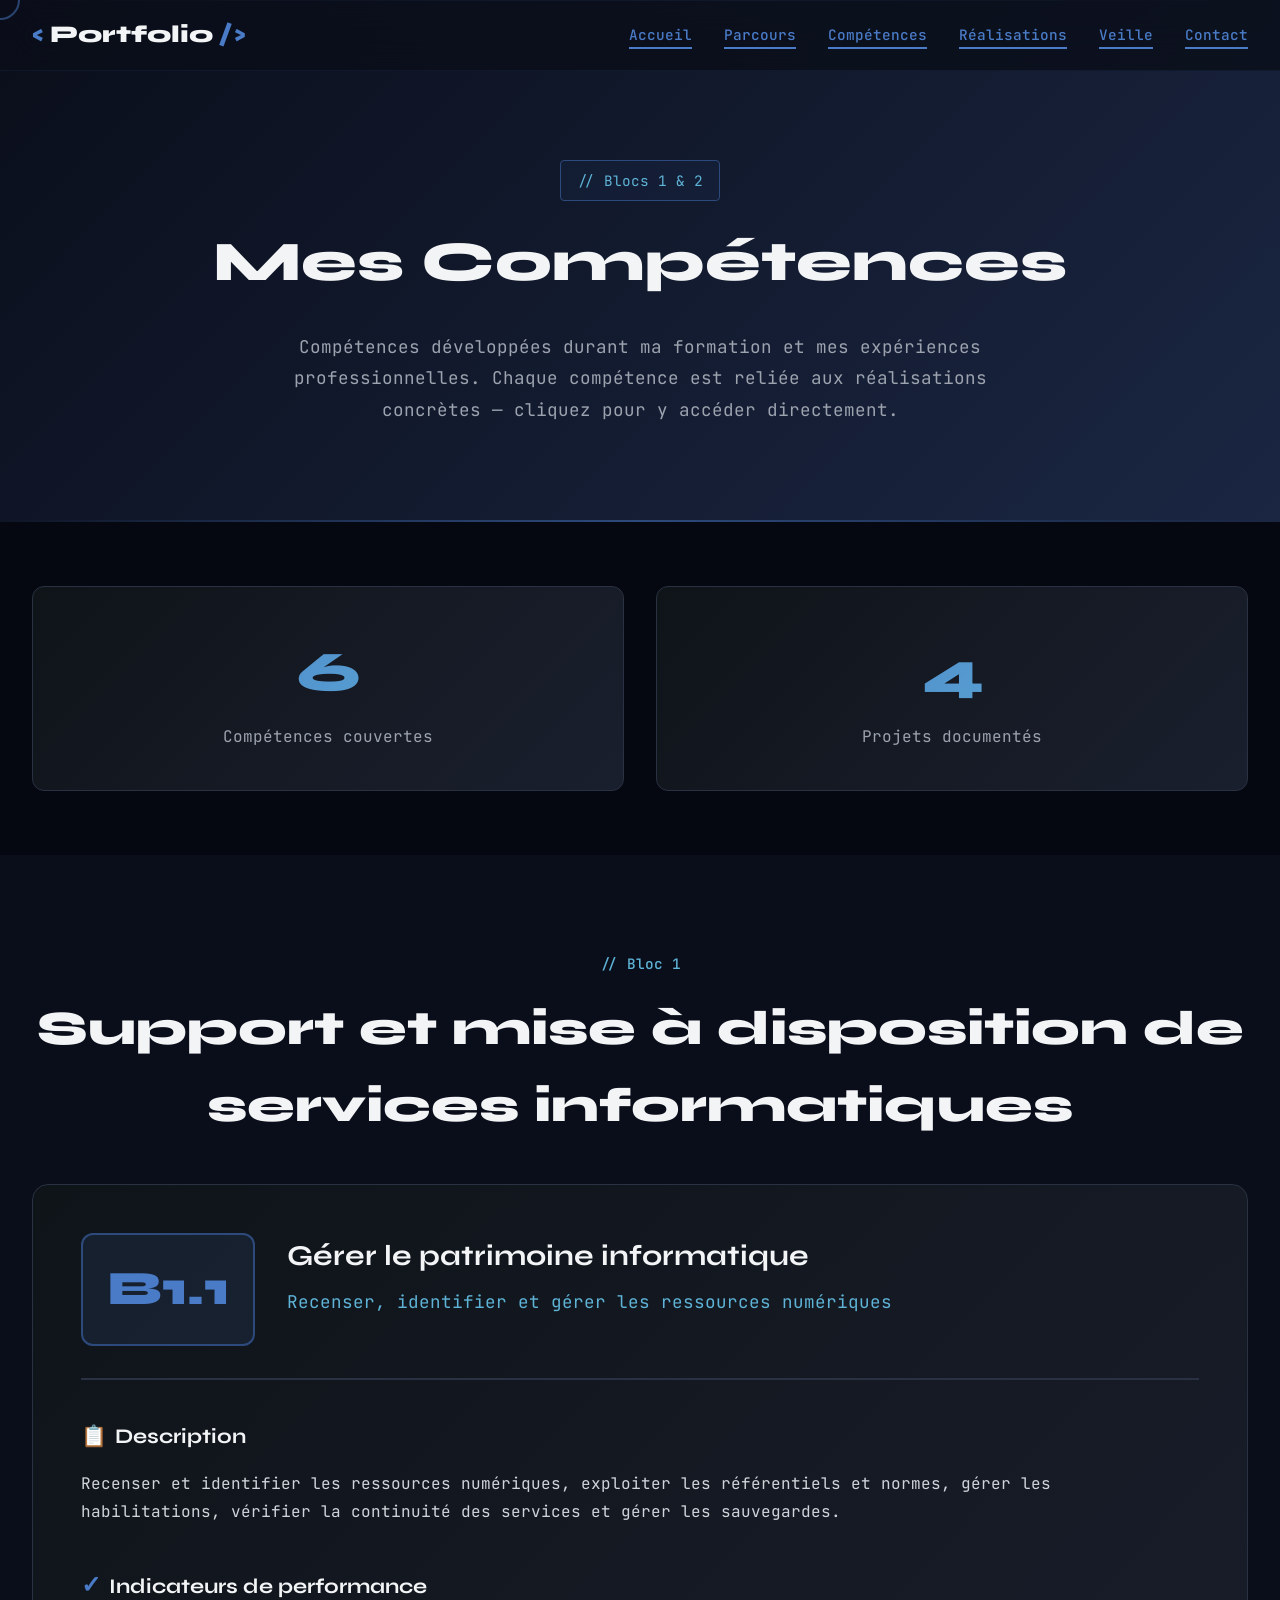
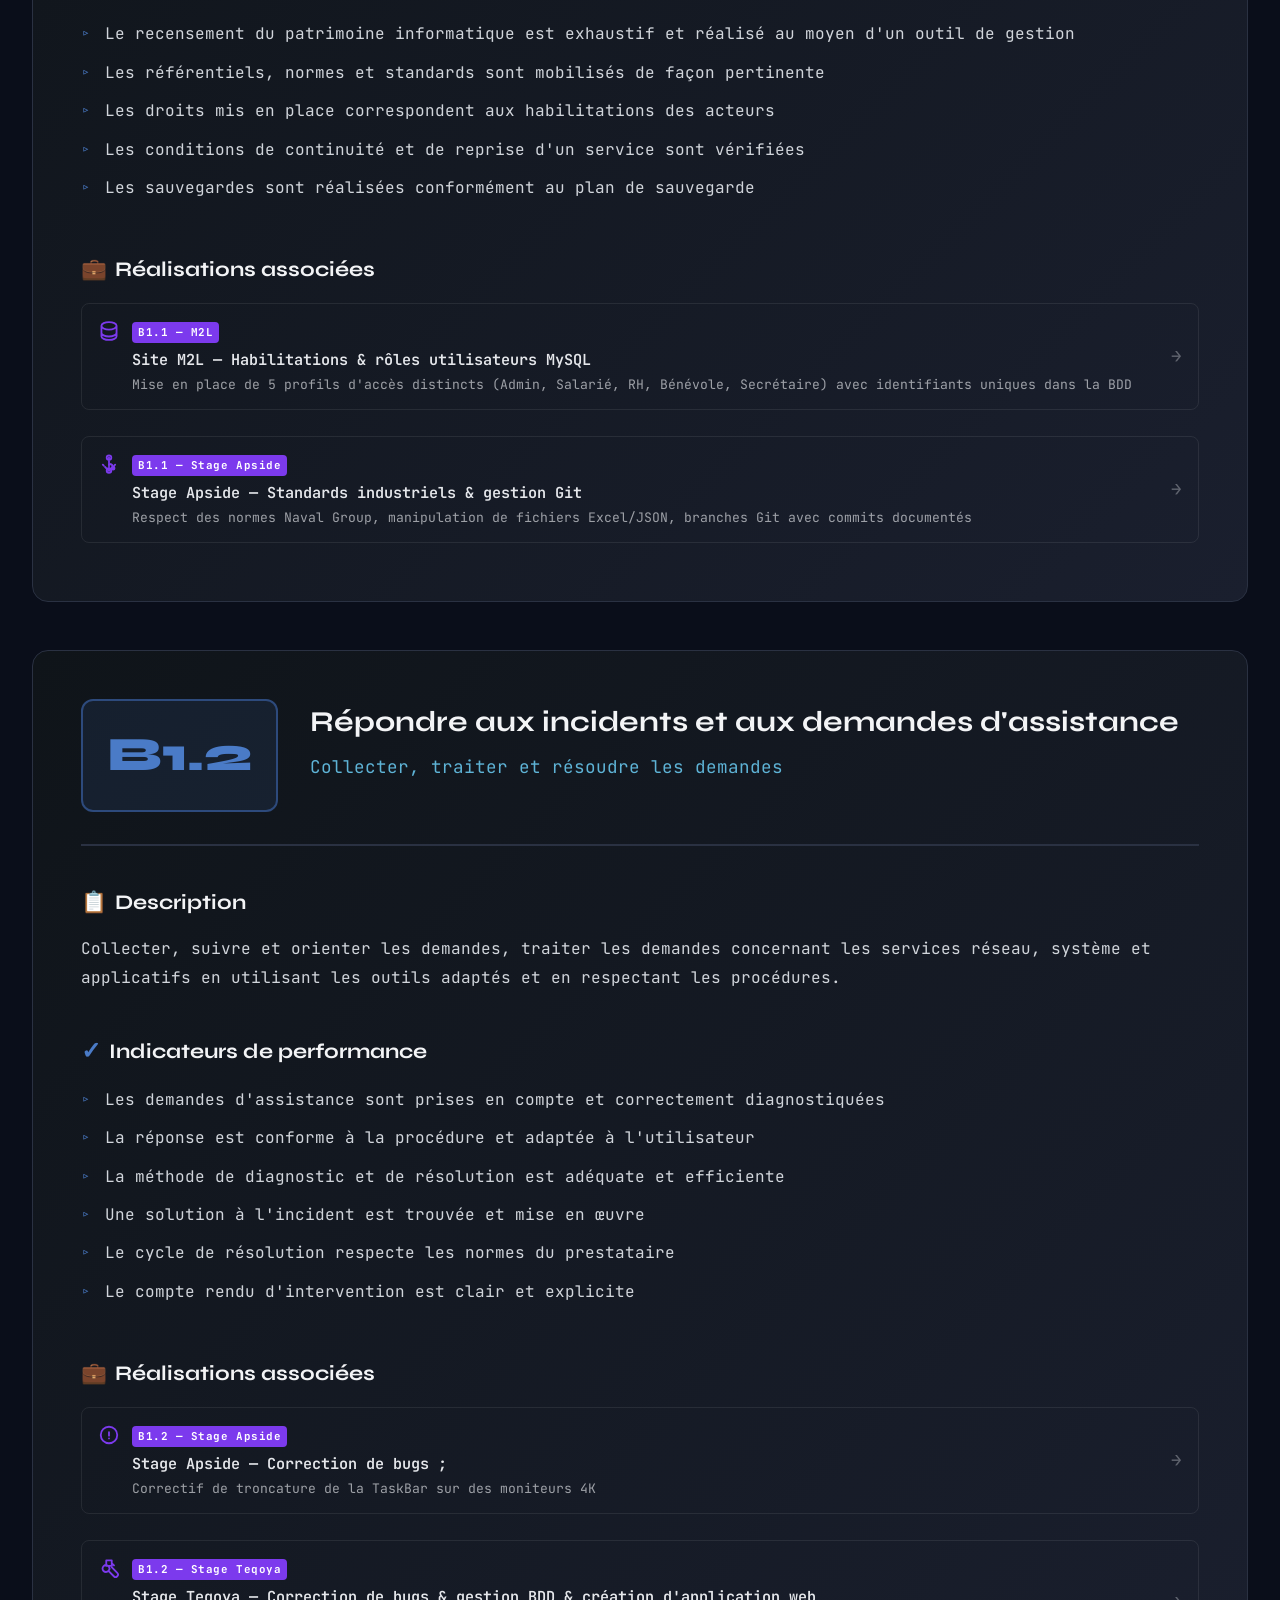
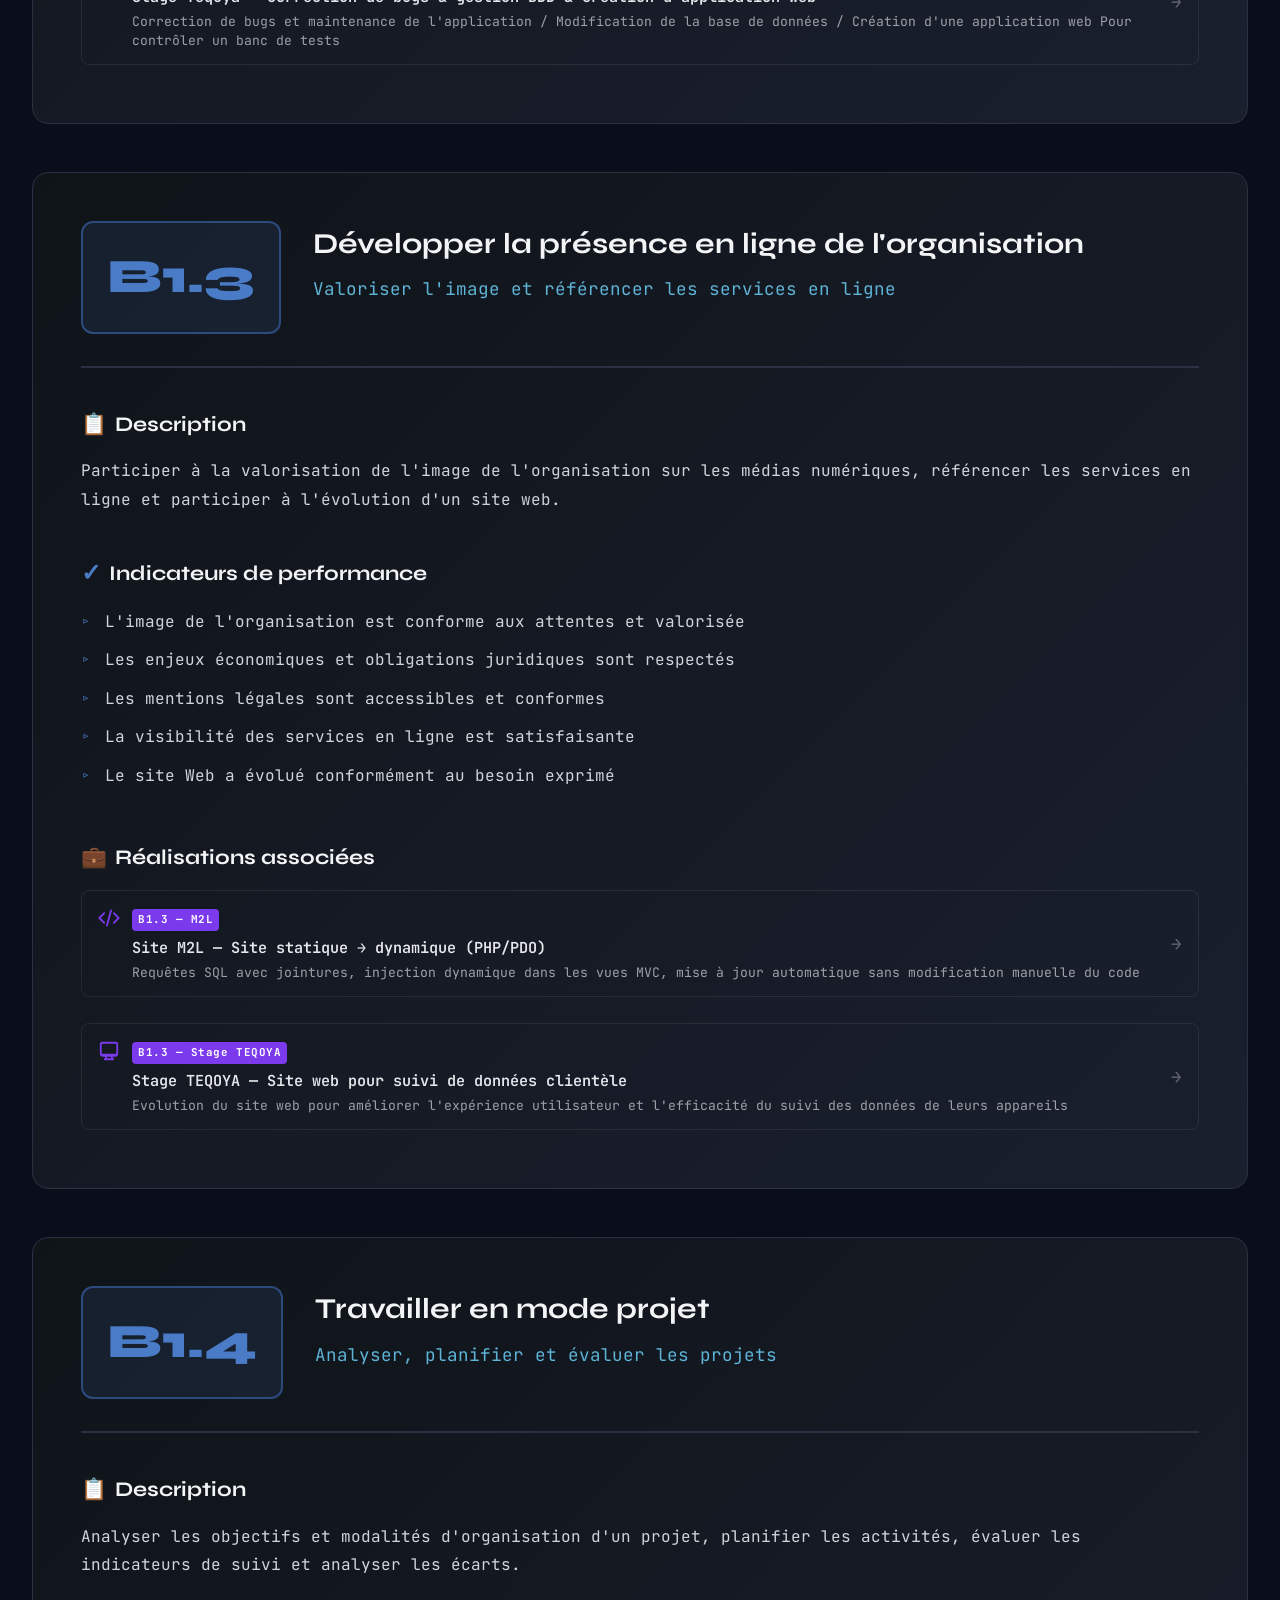
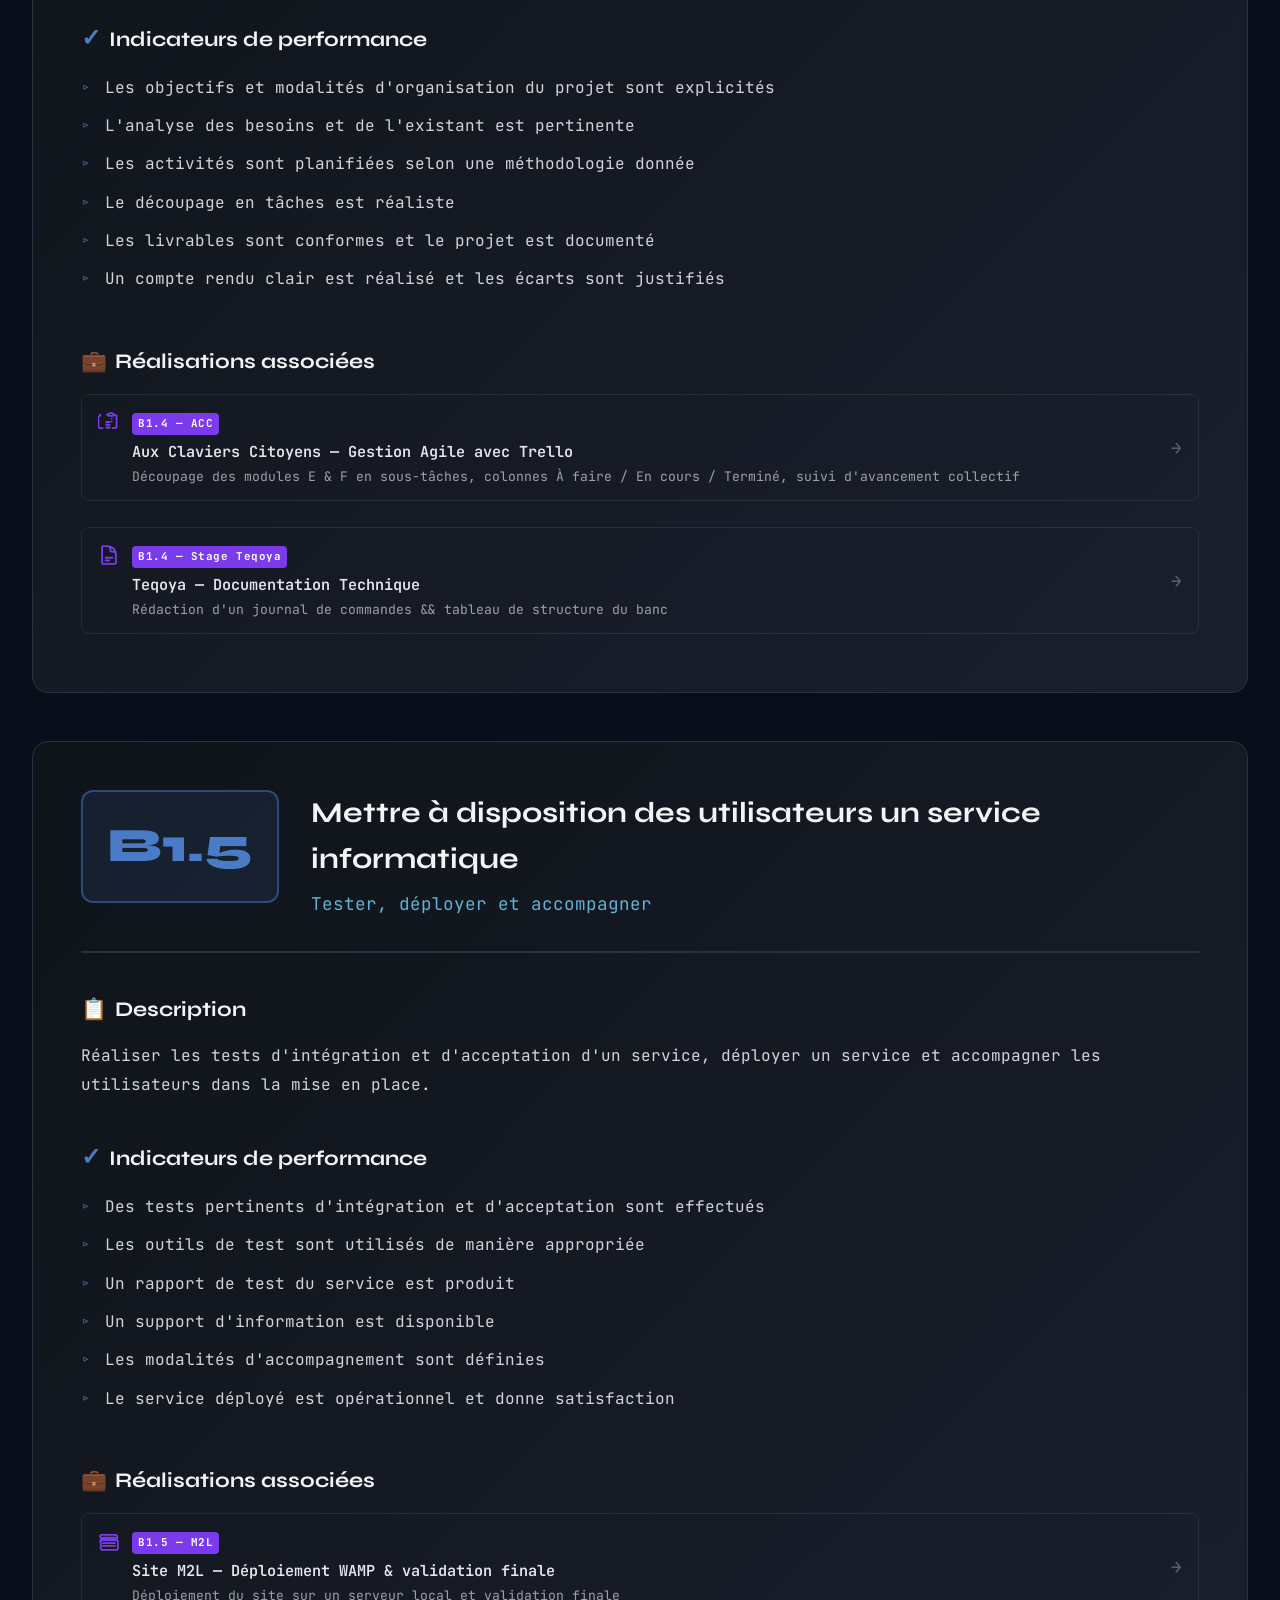
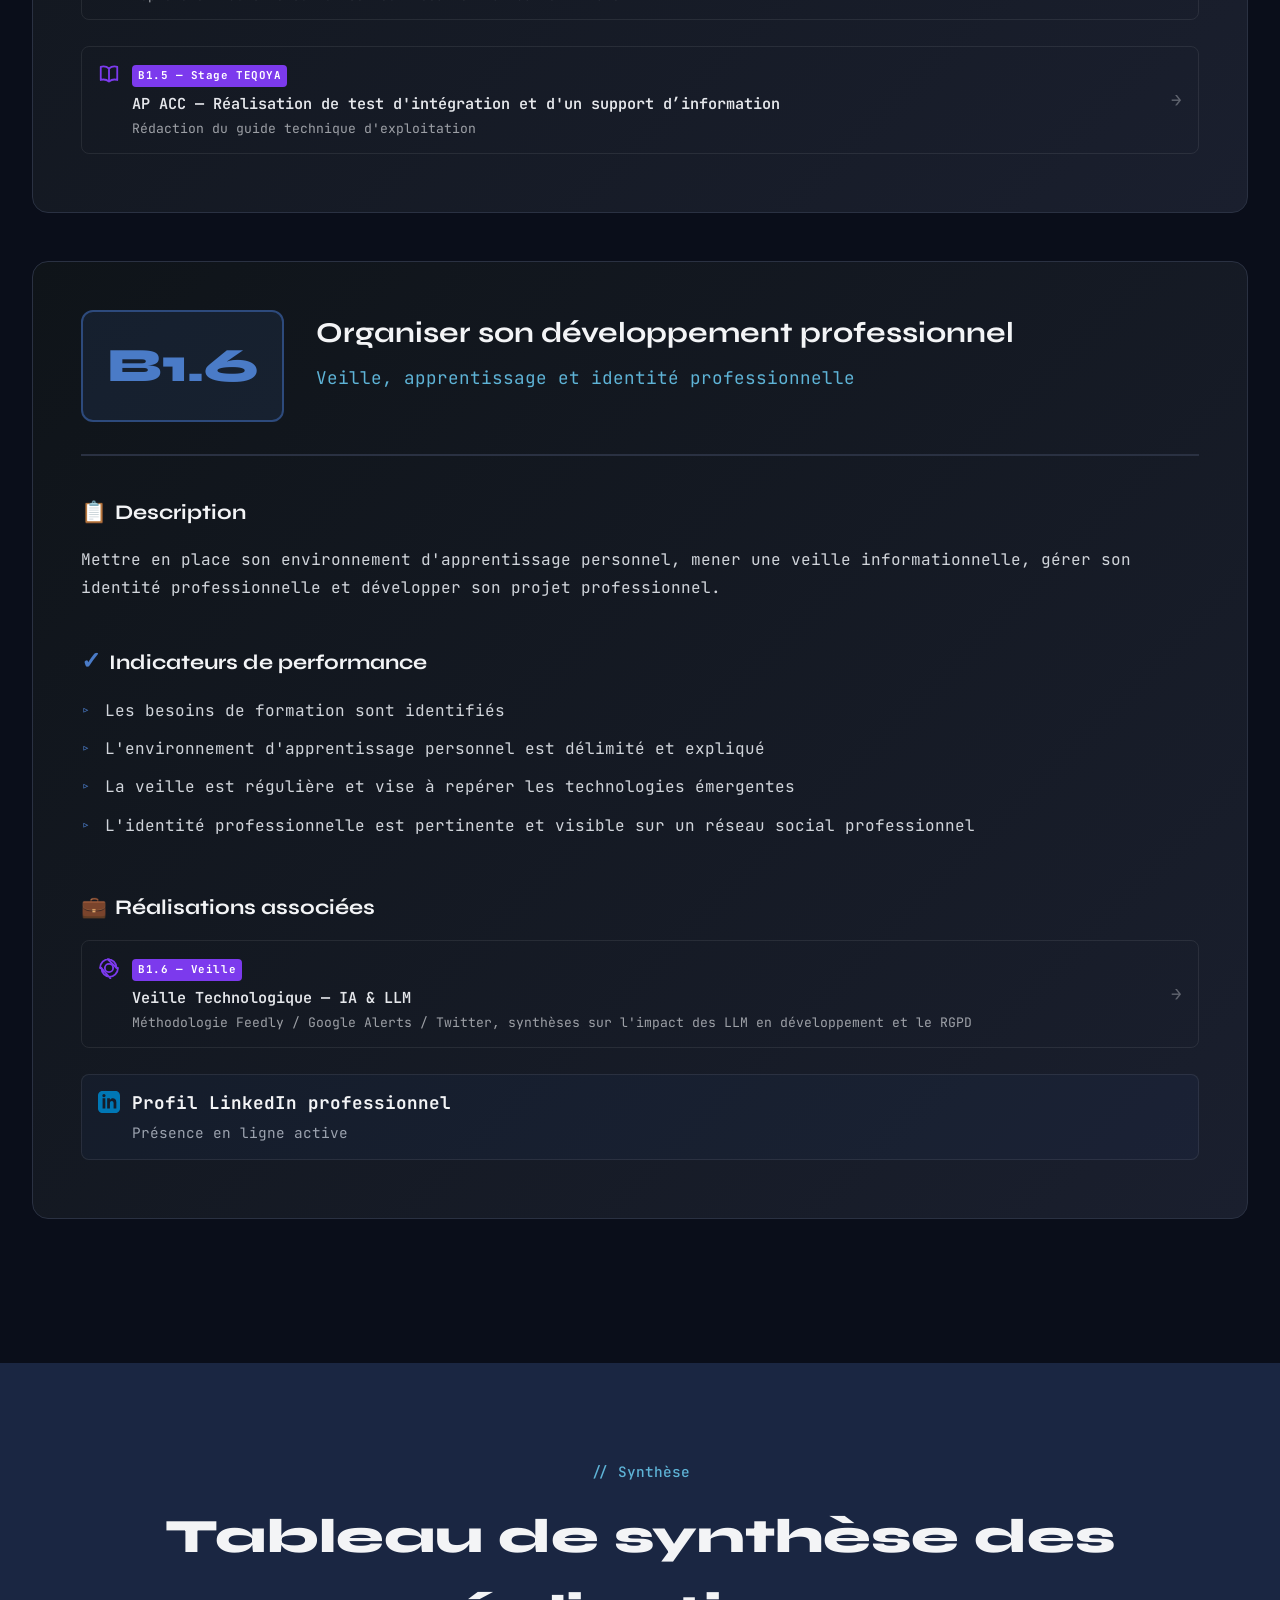
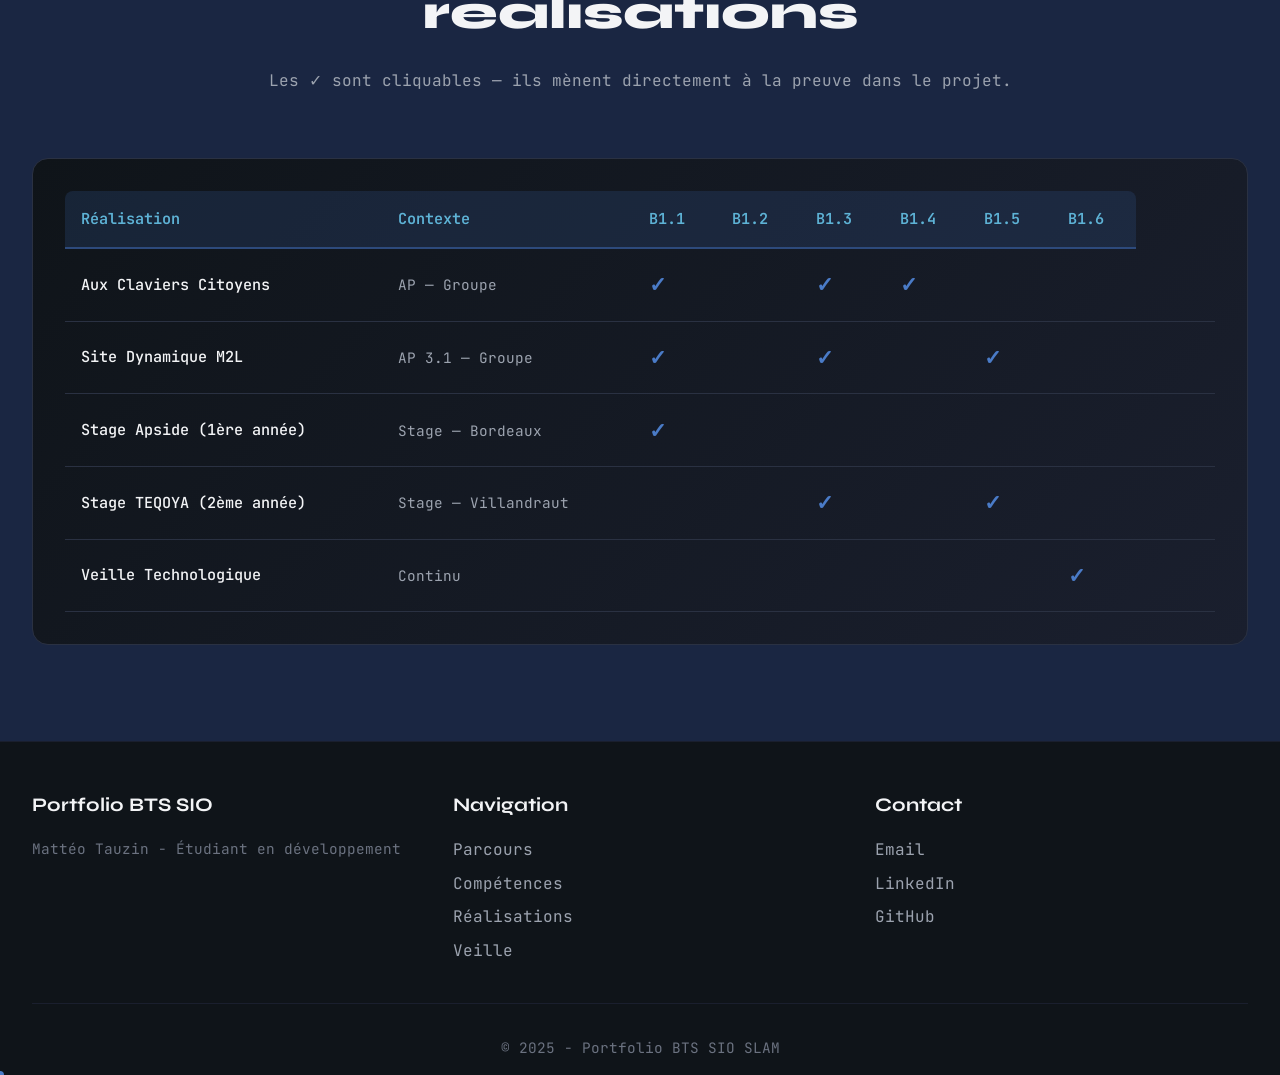
==== competences.html @ 2517acc7 "Final Portfolio" ====
<!DOCTYPE html>
<html lang="fr">
<head>
    <meta charset="UTF-8">
    <meta name="viewport" content="width=device-width, initial-scale=1.0">
    <meta name="description" content="Compétences du Bloc 1 &amp; 2 - BTS SIO SLAM">
    <title>Compétences - Portfolio BTS SIO</title>
    <link rel="stylesheet" href="css/styles.css">
    <link rel="preconnect" href="https://fonts.googleapis.com">
    <link rel="preconnect" href="https://fonts.gstatic.com" crossorigin>
    <link href="https://fonts.googleapis.com/css2?family=Syne:wght@400;600;700;800&family=JetBrains+Mono:wght@300;400;500&display=swap" rel="stylesheet">
    <style>
        .realisation-link {
            display: flex;
            align-items: flex-start;
            gap: 12px;
            padding: 14px 16px;
            border-radius: 8px;
            border: 1px solid rgba(255,255,255,0.08);
            text-decoration: none;
            color: inherit;
            transition: border-color 0.2s, background 0.2s, transform 0.15s;
            margin-bottom: 10px;
        }
        .realisation-link:hover {
            border-color: #7c3aed;
            background: rgba(124,58,237,0.07);
            transform: translateX(4px);
        }
        .realisation-link .realisation-icon {
            flex-shrink: 0;
            margin-top: 2px;
            width: 22px;
            height: 22px;
            color: #7c3aed; /* Utilise la couleur principale violette */
        }
        .realisation-link h4 {
            margin: 0 0 4px;
            font-size: 0.95rem;
            font-weight: 600;
        }
        .realisation-link p {
            margin: 0;
            font-size: 0.82rem;
            opacity: 0.65;
            line-height: 1.4;
        }
        .realisation-link .link-arrow {
            margin-left: auto;
            flex-shrink: 0;
            opacity: 0.35;
            transition: opacity 0.2s, transform 0.2s;
            align-self: center;
            font-size: 1.1rem;
        }
        .realisation-link:hover .link-arrow {
            opacity: 1;
            transform: translateX(3px);
        }
        .comp-badge-inline {
            display: inline-block;
            font-size: 0.68rem;
            font-weight: 700;
            padding: 2px 6px;
            border-radius: 4px;
            background: #7c3aed;
            color: #fff;
            margin-bottom: 5px;
            letter-spacing: 0.05em;
        }
        .synthese-table a { color: inherit; text-decoration: none; }
        .synthese-table a:hover { text-decoration: underline; }
        .synthese-table td a .check { pointer-events: none; }
        
        /* Style pour l'élément LinkedIn de type 'realisation-item' pour harmoniser */
        .realisation-item {
            display: flex;
            align-items: flex-start;
            gap: 12px;
            padding: 14px 16px;
            border-radius: 8px;
            border: 1px solid rgba(255,255,255,0.08);
            margin-bottom: 10px;
            transition: border-color 0.2s, background 0.2s;
        }
        .realisation-item:hover {
            border-color: #0077b5; /* Couleur de LinkedIn au survol */
            background: rgba(0, 119, 181, 0.07);
        }
        .realisation-item .realisation-icon {
            flex-shrink: 0;
            margin-top: 2px;
            width: 22px;
            height: 22px;
        }
    </style>
</head>
<body>

    <nav class="navbar">
        <div class="nav-container">
            <div class="logo">
                <span class="logo-bracket">&lt;</span>
                <span class="logo-text">Portfolio</span>
                <span class="logo-bracket">/&gt;</span>
            </div>
            <ul class="nav-menu">
                <li><a href="index.html" class="nav-link">Accueil</a></li>
                <li><a href="parcours.html" class="nav-link">Parcours</a></li>
                <li><a href="competences.html" class="nav-link active">Compétences</a></li>
                <li><a href="realisations.html" class="nav-link">Réalisations</a></li>
                <li><a href="veille.html" class="nav-link">Veille</a></li>
                <li><a href="contact.html" class="nav-link">Contact</a></li>
            </ul>
            <div class="nav-toggle"><span></span><span></span><span></span></div>
        </div>
    </nav>

    <section class="page-header">
        <div class="container">
            <div class="page-header-content">
                <span class="page-tag">// Blocs 1 &amp; 2</span>
                <h1 class="page-title">Mes Compétences</h1>
                <p class="page-description">
                    Compétences développées durant ma formation et mes expériences professionnelles.
                    Chaque compétence est reliée aux réalisations concrètes — cliquez pour y accéder directement.
                </p>
            </div>
        </div>
        <div class="header-decoration"></div>
    </section>

    <section class="competences-overview">
        <div class="container">
            <div class="overview-grid">
                <div class="overview-card"><div class="overview-number">6</div><p>Compétences couvertes</p></div>
                <div class="overview-card"><div class="overview-number">4</div><p>Projets documentés</p></div>
            </div>
        </div>
    </section>

    <section class="competences-details">
        <div class="container">

            <div class="section-header" style="margin-bottom:40px">
                <span class="section-tag">// Bloc 1</span>
                <h2 class="section-title">Support et mise à disposition de services informatiques</h2>
            </div>

            <div class="competence-detail" id="b11">
                <div class="competence-detail-header">
                    <div class="competence-number">B1.1</div>
                    <div class="competence-title-block">
                        <h2>Gérer le patrimoine informatique</h2>
                        <p class="competence-subtitle">Recenser, identifier et gérer les ressources numériques</p>
                    </div>
                </div>
                <div class="competence-content">
                    <div class="competence-description">
                        <h3>Description</h3>
                        <p>Recenser et identifier les ressources numériques, exploiter les référentiels et normes, gérer les habilitations, vérifier la continuité des services et gérer les sauvegardes.</p>
                    </div>
                    <div class="competence-indicators">
                        <h3>Indicateurs de performance</h3>
                        <ul>
                            <li>Le recensement du patrimoine informatique est exhaustif et réalisé au moyen d'un outil de gestion</li>
                            <li>Les référentiels, normes et standards sont mobilisés de façon pertinente</li>
                            <li>Les droits mis en place correspondent aux habilitations des acteurs</li>
                            <li>Les conditions de continuité et de reprise d'un service sont vérifiées</li>
                            <li>Les sauvegardes sont réalisées conformément au plan de sauvegarde</li>
                        </ul>
                    </div>
                    <div class="competence-realisations">
                        <h3>Réalisations associées</h3>
                        <div class="realisations-list">

                            <a href="projets/projet-m2l.html#comp-B11" class="realisation-link">
                                <svg class="realisation-icon" xmlns="http://www.w3.org/2000/svg" fill="none" viewBox="0 0 24 24" stroke-width="2" stroke="currentColor">
                                    <path stroke-linecap="round" stroke-linejoin="round" d="M20.25 6.375c0 2.278-3.694 4.125-8.25 4.125S3.75 8.653 3.75 6.375m16.5 0c0-2.278-3.694-4.125-8.25-4.125S3.75 4.097 3.75 6.375m16.5 0v11.25c0 2.278-3.694 4.125-8.25 4.125s-8.25-1.847-8.25-4.125V6.375m16.5 0v3.75m-16.5-3.75v3.75m16.5 0v3.75C20.25 16.153 16.556 18 12 18s-8.25-1.847-8.25-4.125v-3.75m16.5 0v3.75" />
                                </svg>
                                <div>
                                    <span class="comp-badge-inline">B1.1 — M2L</span>
                                    <h4>Site M2L — Habilitations &amp; rôles utilisateurs MySQL</h4>
                                    <p>Mise en place de 5 profils d'accès distincts (Admin, Salarié, RH, Bénévole, Secrétaire) avec identifiants uniques dans la BDD</p>
                                </div>
                                <span class="link-arrow">→</span>
                            </a>

                            <a href="projets/projet-stage1.html#comp-B11" class="realisation-link">
                                <svg class="realisation-icon" xmlns="http://www.w3.org/2000/svg" fill="none" viewBox="0 0 24 24" stroke-width="2" stroke="currentColor">
                                    <path stroke-linecap="round" stroke-linejoin="round" d="M12 4.5v15m0 0l6.75-6.75M12 19.5l-6.75-6.75" stroke-dasharray="2 2" />
                                    <circle cx="12" cy="5" r="2.5" fill="none" stroke="currentColor" stroke-width="2"/>
                                    <circle cx="12" cy="19" r="2.5" fill="none" stroke="currentColor" stroke-width="2"/>
                                    <path stroke-linecap="round" stroke-linejoin="round" d="M12 12c3 0 4.5 1.5 4.5 4.5" />
                                    <circle cx="16.5" cy="16.5" r="1.5" fill="currentColor"/>
                                </svg>
                                <div>
                                    <span class="comp-badge-inline">B1.1 — Stage Apside</span>
                                    <h4>Stage Apside — Standards industriels &amp; gestion Git</h4>
                                    <p>Respect des normes Naval Group, manipulation de fichiers Excel/JSON, branches Git avec commits documentés</p>
                                </div>
                                <span class="link-arrow">→</span>
                            </a>

                        </div>
                    </div>
                </div>
            </div>

            <div class="competence-detail" id="b12">
                <div class="competence-detail-header">
                    <div class="competence-number">B1.2</div>
                    <div class="competence-title-block">
                        <h2>Répondre aux incidents et aux demandes d'assistance</h2>
                        <p class="competence-subtitle">Collecter, traiter et résoudre les demandes</p>
                    </div>
                </div>
                <div class="competence-content">
                    <div class="competence-description">
                        <h3>Description</h3>
                        <p>Collecter, suivre et orienter les demandes, traiter les demandes concernant les services réseau, système et applicatifs en utilisant les outils adaptés et en respectant les procédures.</p>
                    </div>
                    <div class="competence-indicators">
                        <h3>Indicateurs de performance</h3>
                        <ul>
                            <li>Les demandes d'assistance sont prises en compte et correctement diagnostiquées</li>
                            <li>La réponse est conforme à la procédure et adaptée à l'utilisateur</li>
                            <li>La méthode de diagnostic et de résolution est adéquate et efficiente</li>
                            <li>Une solution à l'incident est trouvée et mise en œuvre</li>
                            <li>Le cycle de résolution respecte les normes du prestataire</li>
                            <li>Le compte rendu d'intervention est clair et explicite</li>
                        </ul>
                    </div>
                    <div class="competence-realisations">
                        <h3>Réalisations associées</h3>
                        <div class="realisations-list">
                            <a href="projets/projet-stage1.html" class="realisation-link">
                                <svg class="realisation-icon" xmlns="http://www.w3.org/2000/svg" fill="none" viewBox="0 0 24 24" stroke-width="2" stroke="currentColor">
                                    <path stroke-linecap="round" stroke-linejoin="round" d="M12 9v3.75m9-.75a9 9 0 11-18 0 9 9 0 0118 0zm-9 3.75h.008v.008H12v-.008z" />
                                </svg>
                                <div>
                                    <span class="comp-badge-inline">B1.2 — Stage Apside</span>
                                    <h4>Stage Apside — Correction de bugs ; </h4>
                                    <p>Correctif de troncature de la TaskBar sur des moniteurs 4K</p>
                                </div>
                                <span class="link-arrow">→</span>
                            </a>

                            <a href="projets/projet-stage2.html" class="realisation-link">
                                <svg class="realisation-icon" xmlns="http://www.w3.org/2000/svg" fill="none" viewBox="0 0 24 24" stroke-width="2" stroke="currentColor">
                                    <path stroke-linecap="round" stroke-linejoin="round" d="M11.42 15.17L17.25 21A2.65 2.65 0 0021 17.25l-5.83-5.83m-3.75 3.75a3.75 3.75 0 11-5.3-5.3 3.75 3.75 0 015.3 5.3zm6-6l-2.25-2.25M15 3.75H9v6h6v-6z" />
                                </svg>
                                <div>
                                    <span class="comp-badge-inline">B1.2 — Stage Teqoya</span>
                                    <h4>Stage Teqoya — Correction de bugs &amp; gestion BDD &amp; création d'application web</h4>
                                    <p>Correction de bugs et maintenance de l'application / Modification de la base de données / Création d'une application web Pour contrôler un banc de tests</p>
                                </div>
                                <span class="link-arrow">→</span>
                            </a>
                        </div>
                    </div>
                </div>
            </div>

            <div class="competence-detail" id="b13">
                <div class="competence-detail-header">
                    <div class="competence-number">B1.3</div>
                    <div class="competence-title-block">
                        <h2>Développer la présence en ligne de l'organisation</h2>
                        <p class="competence-subtitle">Valoriser l'image et référencer les services en ligne</p>
                    </div>
                </div>
                <div class="competence-content">
                    <div class="competence-description">
                        <h3>Description</h3>
                        <p>Participer à la valorisation de l'image de l'organisation sur les médias numériques, référencer les services en ligne et participer à l'évolution d'un site web.</p>
                    </div>
                    <div class="competence-indicators">
                        <h3>Indicateurs de performance</h3>
                        <ul>
                            <li>L'image de l'organisation est conforme aux attentes et valorisée</li>
                            <li>Les enjeux économiques et obligations juridiques sont respectés</li>
                            <li>Les mentions légales sont accessibles et conformes</li>
                            <li>La visibilité des services en ligne est satisfaisante</li>
                            <li>Le site Web a évolué conformément au besoin exprimé</li>
                        </ul>
                    </div>
                    <div class="competence-realisations">
                        <h3>Réalisations associées</h3>
                        <div class="realisations-list">


                            <a href="projets/projet-m2l.html#comp-B13" class="realisation-link">
                                <svg class="realisation-icon" xmlns="http://www.w3.org/2000/svg" fill="none" viewBox="0 0 24 24" stroke-width="2" stroke="currentColor">
                                    <path stroke-linecap="round" stroke-linejoin="round" d="M17.25 6.75L22.5 12l-5.25 5.25m-10.5 0L1.5 12l5.25-5.25m7.5-3l-4.5 16.5" />
                                </svg>
                                <div>
                                    <span class="comp-badge-inline">B1.3 — M2L</span>
                                    <h4>Site M2L — Site statique → dynamique (PHP/PDO)</h4>
                                    <p>Requêtes SQL avec jointures, injection dynamique dans les vues MVC, mise à jour automatique sans modification manuelle du code</p>
                                </div>
                                <span class="link-arrow">→</span>
                            </a>

                            <a href="projets/projet-stage2.html#comp-B13" class="realisation-link">
                                <svg class="realisation-icon" xmlns="http://www.w3.org/2000/svg" fill="none" viewBox="0 0 24 24" stroke-width="2" stroke="currentColor">
                                    <path stroke-linecap="round" stroke-linejoin="round" d="M9 17.25v1.007a3 3 0 01-.879 2.122L7.5 21h9l-.621-.621A3 3 0 0115 18.257V17.25m6-12V15a2.25 2.25 0 01-2.25 2.25H5.25A2.25 2.25 0 013 15V5.25M19.5 3H4.5A1.5 1.5 0 003 4.5v10.5A1.5 1.5 0 004.5 16h15a1.5 1.5 0 001.5-1.5V4.5A1.5 1.5 0 0019.5 3z" />
                                </svg>
                                <div>
                                    <span class="comp-badge-inline">B1.3 — Stage TEQOYA</span>
                                    <h4>Stage TEQOYA — Site web pour suivi de données clientèle</h4>
                                    <p>Evolution du site web pour améliorer l'expérience utilisateur et l'efficacité du suivi des données de leurs appareils</p>
                                </div>
                                <span class="link-arrow">→</span>
                            </a>

                        </div>
                    </div>
                </div>
            </div>

            <div class="competence-detail" id="b14">
                <div class="competence-detail-header">
                    <div class="competence-number">B1.4</div>
                    <div class="competence-title-block">
                        <h2>Travailler en mode projet</h2>
                        <p class="competence-subtitle">Analyser, planifier et évaluer les projets</p>
                    </div>
                </div>
                <div class="competence-content">
                    <div class="competence-description">
                        <h3>Description</h3>
                        <p>Analyser les objectifs et modalités d'organisation d'un projet, planifier les activités, évaluer les indicateurs de suivi et analyser les écarts.</p>
                    </div>
                    <div class="competence-indicators">
                        <h3>Indicateurs de performance</h3>
                        <ul>
                            <li>Les objectifs et modalités d'organisation du projet sont explicités</li>
                            <li>L'analyse des besoins et de l'existant est pertinente</li>
                            <li>Les activités sont planifiées selon une méthodologie donnée</li>
                            <li>Le découpage en tâches est réaliste</li>
                            <li>Les livrables sont conformes et le projet est documenté</li>
                            <li>Un compte rendu clair est réalisé et les écarts sont justifiés</li>
                        </ul>
                    </div>
                    <div class="competence-realisations">
                        <h3>Réalisations associées</h3>
                        <div class="realisations-list">

                            <a href="projets/projet-acc.html#comp-B14" class="realisation-link">
                                <svg class="realisation-icon" xmlns="http://www.w3.org/2000/svg" fill="none" viewBox="0 0 24 24" stroke-width="2" stroke="currentColor">
                                    <path stroke-linecap="round" stroke-linejoin="round" d="M9 12h3.75M9 15h3.75M9 18h3.75m3 .75H18a2.25 2.25 0 002.25-2.25V6.108c0-1.135-.845-2.098-1.976-2.192a48.424 48.424 0 00-1.123-.08m-5.801 0c-.065.21-.1.433-.1.664 0 .414.336.75.75.75h4.5a.75.75 0 00.75-.75 2.25 2.25 0 00-.1-.664m-5.8 0A2.251 2.251 0 0113.5 2.25H15c1.03 0 1.9.693 2.166 1.638m-7.377 0A48.536 48.536 0 0112 3c.08 0 .16.002.239.006L10.5 3.75zm-7.377 0a1.977 1.977 0 01-1.976 2.192V16.5A2.25 2.25 0 003.375 18.75h1.5m10.125-13.5h.008v.008h-.008V5.25zm0 3h.008v.008h-.008V8.25zm0 3h.008v.008h-.008v-.008z" />
                                </svg>
                                <div>
                                    <span class="comp-badge-inline">B1.4 — ACC</span>
                                    <h4>Aux Claviers Citoyens — Gestion Agile avec Trello</h4>
                                    <p>Découpage des modules E &amp; F en sous-tâches, colonnes À faire / En cours / Terminé, suivi d'avancement collectif</p>
                                </div>
                                <span class="link-arrow">→</span>
                            </a>

                            <a href="projets/projet-stage2.html#comp-B14" class="realisation-link">
                                <svg class="realisation-icon" xmlns="http://www.w3.org/2000/svg" fill="none" viewBox="0 0 24 24" stroke-width="2" stroke="currentColor">
                                    <path stroke-linecap="round" stroke-linejoin="round" d="M19.5 14.25v-2.625a3.375 3.375 0 00-3.375-3.375h-1.5A1.125 1.125 0 0113.5 7.125v-1.5a3.375 3.375 0 00-3.375-3.375H8.25m0 12.75h7.5m-7.5 3H12M10.5 2.25H5.625c-.621 0-1.125.504-1.125 1.125v17.25c0 .621.504 1.125 1.125 1.125h12.75c.621 0 1.125-.504 1.125-1.125V11.25a9 9 0 00-9-9z" />
                                </svg>
                                <div>
                                    <span class="comp-badge-inline">B1.4 — Stage Teqoya </span>
                                    <h4>Teqoya — Documentation Technique</h4>
                                    <p>Rédaction d'un journal de commandes && tableau de structure du banc </p> 
                                </div>
                                <span class="link-arrow">→</span>
                            </a>

                        </div>
                    </div>
                </div>
            </div>

            <div class="competence-detail" id="b15">
                <div class="competence-detail-header">
                    <div class="competence-number">B1.5</div>
                    <div class="competence-title-block">
                        <h2>Mettre à disposition des utilisateurs un service informatique</h2>
                        <p class="competence-subtitle">Tester, déployer et accompagner</p>
                    </div>
                </div>
                <div class="competence-content">
                    <div class="competence-description">
                        <h3>Description</h3>
                        <p>Réaliser les tests d'intégration et d'acceptation d'un service, déployer un service et accompagner les utilisateurs dans la mise en place.</p>
                    </div>
                    <div class="competence-indicators">
                        <h3>Indicateurs de performance</h3>
                        <ul>
                            <li>Des tests pertinents d'intégration et d'acceptation sont effectués</li>
                            <li>Les outils de test sont utilisés de manière appropriée</li>
                            <li>Un rapport de test du service est produit</li>
                            <li>Un support d'information est disponible</li>
                            <li>Les modalités d'accompagnement sont définies</li>
                            <li>Le service déployé est opérationnel et donne satisfaction</li>
                        </ul>
                    </div>
                    <div class="competence-realisations">
                        <h3>Réalisations associées</h3>
                        <div class="realisations-list">

                            <a href="projets/projet-m2l.html#comp-B15" class="realisation-link">
                                <svg class="realisation-icon" xmlns="http://www.w3.org/2000/svg" fill="none" viewBox="0 0 24 24" stroke-width="2" stroke="currentColor">
                                    <path stroke-linecap="round" stroke-linejoin="round" d="M5.25 14.25h13.5m-13.5 3h13.5m-13.5-6h13.5m-13.5-3h13.5m-13.5-3h13.5M2.25 12a.75.75 0 01.75-.75h18a.75.75 0 01.75.75v7.5a2.25 2.25 0 01-2.25 2.25H5.25A2.25 2.25 0 013 19.5V12zm0-4.5A2.25 2.25 0 015.25 5.25h13.5A2.25 2.25 0 0121 7.5V9a.75.75 0 01-.75.75H3.75A.75.75 0 013 9V7.5z" />
                                </svg>
                                <div>
                                    <span class="comp-badge-inline">B1.5 — M2L</span>
                                    <h4>Site M2L — Déploiement WAMP &amp; validation finale</h4>
                                    <p>Déploiement du site sur un serveur local et validation finale</p>
                                </div>
                                <span class="link-arrow">→</span>
                            </a>

                            <a href="projets/projet-acc.html" class="realisation-link">
                                <svg class="realisation-icon" xmlns="http://www.w3.org/2000/svg" fill="none" viewBox="0 0 24 24" stroke-width="2" stroke="currentColor">
                                    <path stroke-linecap="round" stroke-linejoin="round" d="M12 6.042A8.967 8.967 0 006 3.75c-1.052 0-2.062.18-3 .512v14.25A8.987 8.987 0 016 18c2.305 0 4.408.867 6 2.292m0-14.25a8.966 8.966 0 016-2.292c1.052 0 2.062.18 3 .512v14.25A8.987 8.987 0 0018 18a8.967 8.967 0 00-6 2.292m0-14.25v14.25" />
                                </svg>
                                <div>
                                    <span class="comp-badge-inline">B1.5 — Stage TEQOYA</span>
                                    <h4>AP ACC — Réalisation de test d'intégration et d'un support d’information </h4>
                                    <p>Rédaction du guide technique d'exploitation</p>
                                </div>
                                <span class="link-arrow">→</span>
                            </a>

                        </div>
                    </div>
                </div>
            </div>

            <div class="competence-detail" id="b16">
                <div class="competence-detail-header">
                    <div class="competence-number">B1.6</div>
                    <div class="competence-title-block">
                        <h2>Organiser son développement professionnel</h2>
                        <p class="competence-subtitle">Veille, apprentissage et identité professionnelle</p>
                    </div>
                </div>
                <div class="competence-content">
                    <div class="competence-description">
                        <h3>Description</h3>
                        <p>Mettre en place son environnement d'apprentissage personnel, mener une veille informationnelle, gérer son identité professionnelle et développer son projet professionnel.</p>
                    </div>
                    <div class="competence-indicators">
                        <h3>Indicateurs de performance</h3>
                        <ul>
                            <li>Les besoins de formation sont identifiés</li>
                            <li>L'environnement d'apprentissage personnel est délimité et expliqué</li>
                            <li>La veille est régulière et vise à repérer les technologies émergentes</li>
                            <li>L'identité professionnelle est pertinente et visible sur un réseau social professionnel</li>
                        </ul>
                    </div>
                    <div class="competence-realisations">
                        <h3>Réalisations associées</h3>
                        <div class="realisations-list">

                            <a href="veille.html" class="realisation-link">
                                <svg class="realisation-icon" xmlns="http://www.w3.org/2000/svg" fill="none" viewBox="0 0 24 24" stroke-width="2" stroke="currentColor">
                                    <path stroke-linecap="round" stroke-linejoin="round" d="M12 16.5a4.5 4.5 0 100-9 4.5 4.5 0 000 9z" />
                                    <path stroke-linecap="round" stroke-linejoin="round" d="M12 2.25C6.616 2.25 2.25 6.616 2.25 12h1.5m16.5 0c0-5.384-4.366-9.75-9.75-9.75V2.25zM12 21.75c5.384 0 9.75-4.366 9.75-9.75h-1.5m-16.5 0c0 5.384 4.366 9.75 9.75 9.75v1.5z" />
                                </svg>
                                <div>
                                    <span class="comp-badge-inline">B1.6 — Veille</span>
                                    <h4>Veille Technologique — IA &amp; LLM</h4>
                                    <p>Méthodologie Feedly / Google Alerts / Twitter, synthèses sur l'impact des LLM en développement et le RGPD</p>
                                </div>
                                <span class="link-arrow">→</span>
                            </a>

                            <a href="https://www.linkedin.com/in/matteo-tauzin-b878aa40b/" target="_blank" rel="noopener noreferrer" class="realisation-item" style="text-decoration: none; color: inherit; display: flex;">
                                <svg class="realisation-icon" xmlns="http://www.w3.org/2000/svg" fill="currentColor" viewBox="0 0 24 24" style="color: #0077b5;">
                                    <path d="M19 0h-14c-2.761 0-5 2.239-5 5v14c0 2.761 2.239 5 5 5h14c2.762 0 5-2.239 5-5v-14c0-2.761-2.238-5-5-5zm-11 19h-3v-11h3v11zm-1.5-12.268c-.966 0-1.75-.79-1.75-1.764s.784-1.764 1.75-1.764 1.75.79 1.75 1.764-.783 1.764-1.75 1.764zm13.5 12.268h-3v-5.604c0-3.368-4-3.113-4 0v5.604h-3v-11h3v1.765c1.396-2.586 7-2.777 7 2.476v6.759z"/>
                                </svg>
                                <div>
                                    <h4>Profil LinkedIn professionnel</h4>
                                    <p>Présence en ligne active</p>
                                </div>
                            </a>


                        </div>
                    </div>
                </div>
            </div>

        </div>
    </section>


    <section class="tableau-synthese">
        <div class="container">
            <div class="section-header">
                <span class="section-tag">// Synthèse</span>
                <h2 class="section-title">Tableau de synthèse des réalisations</h2>
                <p class="section-description">Les ✓ sont cliquables — ils mènent directement à la preuve dans le projet.</p>
            </div>
            <div class="tableau-container">
                <div class="tableau-scroll">
                    <table class="synthese-table">
                        <thead>
                            <tr>
                                <th>Réalisation</th>
                                <th>Contexte</th>
                                <th><a href="#b11">B1.1</a></th>
                                <th><a href="#b12">B1.2</a></th>
                                <th><a href="#b13">B1.3</a></th>
                                <th><a href="#b14">B1.4</a></th>
                                <th><a href="#b15">B1.5</a></th>
                                <th><a href="#b16">B1.6</a></th>
                            </tr>
                        </thead>
                        <tbody>
                            <tr>
                                <td><a href="projets/projet-acc.html">Aux Claviers Citoyens</a></td>
                                <td>AP — Groupe</td>
                                <td><a href="projets/projet-acc.html#comp-B11"><span class="check">✓</span></a></td>
                                <td></td>
                                <td><a href="projets/projet-acc.html#comp-B13"><span class="check">✓</span></a></td>
                                <td><a href="projets/projet-acc.html#comp-B14"><span class="check">✓</span></a></td>
                                <td></td><td></td><td></td><td></td>
                            </tr>
                            <tr>
                                <td><a href="projets/projet-m2l.html">Site Dynamique M2L</a></td>
                                <td>AP 3.1 — Groupe</td>
                                <td><a href="projets/projet-m2l.html#comp-B11"><span class="check">✓</span></a></td>
                                <td></td>
                                <td><a href="projets/projet-m2l.html#comp-B13"><span class="check">✓</span></a></td>
                                <td></td>
                                <td><a href="projets/projet-m2l.html#comp-B15"><span class="check">✓</span></a></td>
                                <td></td><td></td><td></td>
                            </tr>
                            <tr>
                                <td><a href="projets/projet-stage1.html">Stage Apside (1ère année)</a></td>
                                <td>Stage — Bordeaux</td>
                                <td><a href="projets/projet-stage1.html#comp-B11"><span class="check">✓</span></a></td>
                                <td></td><td></td><td></td><td></td><td></td>
                                <td></td>
                            </tr>
                            <tr>
                                <td><a href="projets/projet-stage2.html">Stage TEQOYA (2ème année)</a></td>
                                <td>Stage — Villandraut</td>
                                <td></td><td></td>
                                <td><a href="projets/projet-stage2.html#comp-B13"><span class="check">✓</span></a></td>
                                <td></td>
                                <td><a href="projets/projet-stage2.html#comp-B15"><span class="check">✓</span></a></td>
                                <td></td><td></td>
                            </tr>
                            <tr>
                                <td><a href="veille.html">Veille Technologique</a></td>
                                <td>Continu</td>
                                <td></td><td></td><td></td><td></td><td></td>
                                <td><a href="veille.html"><span class="check">✓</span></a></td>
                                <td></td><td></td>
                            </tr>
                        </tbody>
                    </table>
                </div>
            </div>
        </div>
    </section>

    <footer class="footer">
        <div class="container">
            <div class="footer-content">
                <div class="footer-col">
                    <h4>Portfolio BTS SIO</h4>
                    <p>Mattéo Tauzin - Étudiant en développement</p>
                </div>
                <div class="footer-col">
                    <h4>Navigation</h4>
                    <ul class="footer-links">
                        <li><a href="parcours.html">Parcours</a></li>
                        <li><a href="competences.html">Compétences</a></li>
                        <li><a href="realisations.html">Réalisations</a></li>
                        <li><a href="veille.html">Veille</a></li>
                    </ul>
                </div>
                <div class="footer-col">
                    <h4>Contact</h4>
                    <ul class="footer-links">
                        <li><a href="mailto:matteo.tauzin@gmail.com">Email</a></li>
                        <li><a href="https://www.linkedin.com/in/matteo-tauzin-b878aa40b" target="_blank">LinkedIn</a></li>
                        <li><a href="https://github.com/matteotauzin-ship-it" target="_blank">GitHub</a></li>
                    </ul>
                </div>
            </div>
            <div class="footer-bottom">
                <p>&copy; 2025 - Portfolio BTS SIO SLAM</p>
            </div>
        </div>
    </section>

    <script src="js/script.js"></script>
</body>
</html>
---- css/styles.css ----
/* ========================================
   VARIABLES & RESET
   ======================================== */

:root {
    /* Couleurs principales - Bleu foncé & Noir mat */
    --primary-dark: #0a0e1a;
    --primary-darker: #050810;
    --primary-blue: #1a2642;
    --accent-blue: #2d4a7c;
    --accent-bright: #4a7bc7;
    --accent-cyan: #5eb3d6;
    
    /* Couleurs neutres */
    --gray-900: #0f1419;
    --gray-800: #1a1f2e;
    --gray-700: #2a3142;
    --gray-600: #3d4558;
    --gray-500: #6b7280;
    --gray-400: #9ca3af;
    --gray-300: #d1d5db;
    --gray-200: #e5e7eb;
    --gray-100: #f3f4f6;
    
    /* Typographie */
    --font-display: 'Syne', sans-serif;
    --font-mono: 'JetBrains Mono', monospace;
    
    /* Espacements */
    --spacing-xs: 0.5rem;
    --spacing-sm: 1rem;
    --spacing-md: 2rem;
    --spacing-lg: 4rem;
    --spacing-xl: 6rem;
    
    /* Animations */
    --transition-fast: 0.2s cubic-bezier(0.4, 0, 0.2, 1);
    --transition-normal: 0.3s cubic-bezier(0.4, 0, 0.2, 1);
    --transition-slow: 0.6s cubic-bezier(0.4, 0, 0.2, 1);
}

* {
    margin: 0;
    padding: 0;
    box-sizing: border-box;
}

html {
    scroll-behavior: smooth;
}

body {
    font-family: var(--font-mono);
    background-color: var(--primary-dark);
    color: var(--gray-200);
    line-height: 1.6;
    overflow-x: hidden;
}

/* ========================================
   NAVIGATION
   ======================================== */

.navbar {
    position: fixed;
    top: 0;
    left: 0;
    right: 0;
    z-index: 1000;
    background: rgba(10, 14, 26, 0.8);
    backdrop-filter: blur(20px);
    border-bottom: 1px solid rgba(74, 123, 199, 0.1);
}

.nav-container {
    max-width: 1400px;
    margin: 0 auto;
    padding: 1rem 2rem;
    display: flex;
    justify-content: space-between;
    align-items: center;
}

.logo {
    font-family: var(--font-display);
    font-size: 1.5rem;
    font-weight: 800;
    color: var(--gray-100);
    display: flex;
    align-items: center;
    gap: 0.3rem;
}

.logo-bracket {
    color: var(--accent-bright);
}

.nav-menu {
    display: flex;
    gap: 2rem;
    list-style: none;
}

.nav-link {
    color: var(--gray-300);
    text-decoration: none;
    font-size: 0.9rem;
    font-weight: 500;
    position: relative;
    transition: color var(--transition-fast);
}

.nav-link::before {
    content: '';
    position: absolute;
    bottom: -5px;
    left: 0;
    width: 0;
    height: 2px;
    background: var(--accent-bright);
    transition: width var(--transition-normal);
}

.nav-link:hover,
.nav-link.active {
    color: var(--accent-bright);
}

.nav-link:hover::before,
.nav-link.active::before {
    width: 100%;
}

.nav-toggle {
    display: none;
    flex-direction: column;
    gap: 5px;
    cursor: pointer;
}

.nav-toggle span {
    width: 25px;
    height: 2px;
    background: var(--gray-300);
    transition: var(--transition-fast);
}

/* ========================================
   HERO SECTION
   ======================================== */

.hero {
    position: relative;
    min-height: 100vh;
    display: flex;
    align-items: center;
    justify-content: center;
    overflow: hidden;
    padding: 8rem 2rem 4rem;
}

.hero-background {
    position: absolute;
    inset: 0;
    z-index: 0;
}

.grid-overlay {
    position: absolute;
    inset: 0;
    background-image: 
        linear-gradient(rgba(74, 123, 199, 0.03) 1px, transparent 1px),
        linear-gradient(90deg, rgba(74, 123, 199, 0.03) 1px, transparent 1px);
    background-size: 50px 50px;
    animation: gridMove 20s linear infinite;
}

@keyframes gridMove {
    0% { transform: translate(0, 0); }
    100% { transform: translate(50px, 50px); }
}

.gradient-orb {
    position: absolute;
    border-radius: 50%;
    filter: blur(100px);
    opacity: 0.3;
    animation: float 8s ease-in-out infinite;
}

.orb-1 {
    width: 500px;
    height: 500px;
    background: radial-gradient(circle, var(--accent-blue) 0%, transparent 70%);
    top: -200px;
    right: -100px;
}

.orb-2 {
    width: 400px;
    height: 400px;
    background: radial-gradient(circle, var(--accent-cyan) 0%, transparent 70%);
    bottom: -150px;
    left: -100px;
    animation-delay: -4s;
}

@keyframes float {
    0%, 100% { transform: translate(0, 0) rotate(0deg); }
    33% { transform: translate(30px, -30px) rotate(120deg); }
    66% { transform: translate(-20px, 20px) rotate(240deg); }
}

.hero-content {
    position: relative;
    z-index: 1;
    max-width: 1400px;
    width: 100%;
    display: grid;
    grid-template-columns: 1.5fr 1fr;
    gap: 4rem;
    align-items: center;
}

.hero-tag {
    display: inline-block;
    color: var(--accent-cyan);
    font-size: 0.9rem;
    margin-bottom: 1rem;
    padding: 0.5rem 1rem;
    border: 1px solid var(--accent-blue);
    border-radius: 4px;
    background: rgba(45, 74, 124, 0.1);
    animation: slideDown 0.8s ease-out;
}

@keyframes slideDown {
    from {
        opacity: 0;
        transform: translateY(-20px);
    }
    to {
        opacity: 1;
        transform: translateY(0);
    }
}

.hero-title {
    font-family: var(--font-display);
    font-size: 4rem;
    font-weight: 800;
    line-height: 1.1;
    margin-bottom: 1.5rem;
    display: flex;
    flex-direction: column;
}

.title-line {
    display: block;
    animation: slideRight 0.8s ease-out;
    animation-fill-mode: both;
}

.title-line:nth-child(2) {
    animation-delay: 0.2s;
}

.title-accent {
    color: var(--accent-bright);
    background: linear-gradient(135deg, var(--accent-bright) 0%, var(--accent-cyan) 100%);
    -webkit-background-clip: text;
    -webkit-text-fill-color: transparent;
    background-clip: text;
}

@keyframes slideRight {
    from {
        opacity: 0;
        transform: translateX(-50px);
    }
    to {
        opacity: 1;
        transform: translateX(0);
    }
}

.hero-description {
    font-size: 1.1rem;
    color: var(--gray-400);
    margin-bottom: 2rem;
    max-width: 600px;
    line-height: 1.8;
    animation: fadeIn 0.8s ease-out 0.4s;
    animation-fill-mode: both;
}

@keyframes fadeIn {
    from {
        opacity: 0;
    }
    to {
        opacity: 1;
    }
}

.hero-buttons {
    display: flex;
    gap: 1rem;
    flex-wrap: wrap;
    animation: fadeIn 0.8s ease-out 0.6s;
    animation-fill-mode: both;
}

.btn {
    display: inline-flex;
    align-items: center;
    gap: 0.5rem;
    padding: 1rem 2rem;
    border-radius: 6px;
    text-decoration: none;
    font-weight: 500;
    font-size: 0.95rem;
    transition: all var(--transition-normal);
    cursor: pointer;
    border: none;
    font-family: var(--font-mono);
}

.btn-primary {
    background: linear-gradient(135deg, var(--accent-blue) 0%, var(--accent-bright) 100%);
    color: white;
    box-shadow: 0 4px 20px rgba(74, 123, 199, 0.3);
}

.btn-primary:hover {
    transform: translateY(-2px);
    box-shadow: 0 6px 30px rgba(74, 123, 199, 0.5);
}

.btn-primary .btn-icon {
    transition: transform var(--transition-normal);
}

.btn-primary:hover .btn-icon {
    transform: translateX(5px);
}

.btn-secondary {
    background: transparent;
    color: var(--gray-300);
    border: 1px solid var(--gray-600);
}

.btn-secondary:hover {
    background: rgba(45, 74, 124, 0.2);
    border-color: var(--accent-blue);
    color: var(--accent-bright);
}

/* Hero Image */
.hero-image {
    position: relative;
    display: flex;
    justify-content: center;
    align-items: center;
    animation: fadeIn 0.8s ease-out 0.8s;
    animation-fill-mode: both;
}

.image-frame {
    position: relative;
    width: 350px;
    height: 350px;
    display: flex;
    justify-content: center;
    align-items: center;
}

.image-placeholder {
    width: 100%;
    height: 100%;
    background: linear-gradient(135deg, var(--gray-800) 0%, var(--gray-900) 100%);
    border-radius: 12px;
    display: flex;
    justify-content: center;
    align-items: center;
    color: var(--accent-blue);
    overflow: hidden;
    border: 2px solid var(--gray-700);
}

.image-placeholder img {
    width: 100%;
    height: 100%;
    object-fit: cover;
}

.frame-corner {
    position: absolute;
    width: 30px;
    height: 30px;
    border: 2px solid var(--accent-bright);
}

.corner-tl {
    top: -10px;
    left: -10px;
    border-right: none;
    border-bottom: none;
}

.corner-tr {
    top: -10px;
    right: -10px;
    border-left: none;
    border-bottom: none;
}

.corner-bl {
    bottom: -10px;
    left: -10px;
    border-right: none;
    border-top: none;
}

.corner-br {
    bottom: -10px;
    right: -10px;
    border-left: none;
    border-top: none;
}

/* Scroll Indicator */
.scroll-indicator {
    position: absolute;
    bottom: 2rem;
    left: 50%;
    transform: translateX(-50%);
    display: flex;
    flex-direction: column;
    align-items: center;
    gap: 0.5rem;
    color: var(--gray-500);
    font-size: 0.8rem;
    animation: fadeIn 1s ease-out 1s, bounce 2s ease-in-out infinite 2s;
    animation-fill-mode: both;
}

.scroll-line {
    width: 2px;
    height: 40px;
    background: linear-gradient(to bottom, var(--accent-bright), transparent);
}

@keyframes bounce {
    0%, 100% { transform: translateX(-50%) translateY(0); }
    50% { transform: translateX(-50%) translateY(10px); }
}

/* ========================================
   CONTAINERS & LAYOUT
   ======================================== */

.container {
    max-width: 1400px;
    margin: 0 auto;
    padding: 0 2rem;
}

section {
    padding: var(--spacing-xl) 0;
}

.section-header {
    text-align: center;
    margin-bottom: var(--spacing-lg);
}

.section-tag {
    display: inline-block;
    color: var(--accent-cyan);
    font-size: 0.9rem;
    margin-bottom: 1rem;
    font-weight: 500;
}

.section-title {
    font-family: var(--font-display);
    font-size: 3rem;
    font-weight: 800;
    color: var(--gray-100);
    margin-bottom: 1rem;
}

/* ========================================
   ABOUT SECTION
   ======================================== */

.about {
    background: linear-gradient(180deg, var(--primary-dark) 0%, var(--primary-blue) 100%);
    position: relative;
}

.about::before {
    content: '';
    position: absolute;
    top: 0;
    left: 0;
    right: 0;
    height: 1px;
    background: linear-gradient(90deg, transparent, var(--accent-blue), transparent);
}

.about-content {
    display: grid;
    grid-template-columns: 1.5fr 1fr;
    gap: 4rem;
    align-items: center;
}

.about-text {
    font-size: 1rem;
    line-height: 1.8;
    color: var(--gray-300);
}

.lead-text {
    font-size: 1.3rem;
    color: var(--gray-200);
    font-weight: 500;
    margin-bottom: 1.5rem;
    line-height: 1.6;
}

.about-text p {
    margin-bottom: 1rem;
}

.about-stats {
    display: grid;
    gap: 1.5rem;
}

.stat-card {
    background: rgba(26, 38, 66, 0.5);
    border: 1px solid var(--gray-700);
    border-radius: 12px;
    padding: 2rem;
    text-align: center;
    backdrop-filter: blur(10px);
    transition: all var(--transition-normal);
}

.stat-card:hover {
    transform: translateY(-5px);
    border-color: var(--accent-blue);
    box-shadow: 0 10px 40px rgba(74, 123, 199, 0.2);
}

.stat-number {
    font-family: var(--font-display);
    font-size: 3rem;
    font-weight: 800;
    color: var(--accent-bright);
    margin-bottom: 0.5rem;
}

.stat-label {
    color: var(--gray-400);
    font-size: 0.9rem;
}

/* ========================================
   COMPETENCES SECTION
   ======================================== */

.competences-preview {
    background: var(--primary-darker);
}

.competences-grid {
    display: grid;
    grid-template-columns: repeat(auto-fit, minmax(350px, 1fr));
    gap: 2rem;
    margin-bottom: 3rem;
}

.competence-card {
    background: linear-gradient(135deg, var(--gray-900) 0%, var(--gray-800) 100%);
    border: 1px solid var(--gray-700);
    border-radius: 12px;
    padding: 2rem;
    transition: all var(--transition-normal);
    position: relative;
    overflow: hidden;
}

.competence-card::before {
    content: '';
    position: absolute;
    top: 0;
    left: 0;
    right: 0;
    height: 3px;
    background: linear-gradient(90deg, var(--accent-blue), var(--accent-bright));
    transform: scaleX(0);
    transform-origin: left;
    transition: transform var(--transition-normal);
}

.competence-card:hover {
    transform: translateY(-5px);
    border-color: var(--accent-blue);
    box-shadow: 0 10px 40px rgba(74, 123, 199, 0.3);
}

.competence-card:hover::before {
    transform: scaleX(1);
}

.competence-icon {
    width: 60px;
    height: 60px;
    background: rgba(45, 74, 124, 0.2);
    border-radius: 10px;
    display: flex;
    align-items: center;
    justify-content: center;
    margin-bottom: 1.5rem;
    color: var(--accent-bright);
}

.competence-card h3 {
    font-family: var(--font-display);
    font-size: 1.3rem;
    font-weight: 700;
    color: var(--gray-100);
    margin-bottom: 1rem;
}

.competence-card p {
    color: var(--gray-400);
    line-height: 1.6;
}

.section-cta {
    text-align: center;
}

/* ========================================
   FOOTER
   ======================================== */

.footer {
    background: var(--gray-900);
    border-top: 1px solid var(--gray-800);
    padding: 3rem 0 1rem;
}

.footer-content {
    display: grid;
    grid-template-columns: repeat(auto-fit, minmax(250px, 1fr));
    gap: 3rem;
    margin-bottom: 2rem;
}

.footer-col h4 {
    font-family: var(--font-display);
    font-size: 1.2rem;
    color: var(--gray-100);
    margin-bottom: 1rem;
}

.footer-col p {
    color: var(--gray-500);
    font-size: 0.9rem;
}

.footer-links {
    list-style: none;
}

.footer-links li {
    margin-bottom: 0.5rem;
}

.footer-links a {
    color: var(--gray-400);
    text-decoration: none;
    transition: color var(--transition-fast);
}

.footer-links a:hover {
    color: var(--accent-bright);
}

.footer-bottom {
    text-align: center;
    padding-top: 2rem;
    border-top: 1px solid var(--gray-800);
    color: var(--gray-500);
    font-size: 0.9rem;
}

/* ========================================
   RESPONSIVE
   ======================================== */

@media (max-width: 1024px) {
    .hero-title {
        font-size: 3rem;
    }
    
    .hero-content {
        grid-template-columns: 1fr;
        text-align: center;
    }
    
    .hero-text {
        order: 2;
    }
    
    .hero-image {
        order: 1;
    }
    
    .about-content {
        grid-template-columns: 1fr;
    }
    
    .competences-grid {
        grid-template-columns: repeat(auto-fit, minmax(280px, 1fr));
    }
}

@media (max-width: 768px) {
    .nav-menu {
        display: none;
    }
    
    .nav-toggle {
        display: flex;
    }
    
    .hero-title {
        font-size: 2.5rem;
    }
    
    .section-title {
        font-size: 2rem;
    }
    
    .image-frame {
        width: 280px;
        height: 280px;
    }
}

/* ========================================
   PAGE PARCOURS - STYLES SPÉCIFIQUES
   ======================================== */

/* Page Header */
.page-header {
    padding: 10rem 0 6rem;
    background: linear-gradient(135deg, var(--primary-dark) 0%, var(--primary-blue) 100%);
    position: relative;
    overflow: hidden;
}

.page-header::before {
    content: '';
    position: absolute;
    top: 0;
    left: 0;
    right: 0;
    height: 1px;
    background: linear-gradient(90deg, transparent, var(--accent-bright), transparent);
}

.page-header-content {
    text-align: center;
    position: relative;
    z-index: 1;
}

.page-tag {
    display: inline-block;
    color: var(--accent-cyan);
    font-size: 0.9rem;
    margin-bottom: 1rem;
    padding: 0.5rem 1rem;
    border: 1px solid var(--accent-blue);
    border-radius: 4px;
    background: rgba(45, 74, 124, 0.1);
}

.page-title {
    font-family: var(--font-display);
    font-size: 3.5rem;
    font-weight: 800;
    color: var(--gray-100);
    margin-bottom: 1.5rem;
}

.page-description {
    font-size: 1.1rem;
    color: var(--gray-400);
    max-width: 700px;
    margin: 0 auto;
    line-height: 1.8;
}

.header-decoration {
    position: absolute;
    bottom: 0;
    left: 0;
    right: 0;
    height: 2px;
    background: linear-gradient(90deg, transparent, var(--accent-blue), transparent);
}

/* Formation Section */
.formation-section {
    padding: 6rem 0;
    background: var(--primary-dark);
}

.formation-card {
    background: linear-gradient(135deg, var(--gray-900) 0%, var(--gray-800) 100%);
    border: 1px solid var(--gray-700);
    border-radius: 16px;
    padding: 3rem;
    margin-bottom: 3rem;
    transition: all var(--transition-normal);
}

.formation-card:hover {
    border-color: var(--accent-blue);
    box-shadow: 0 10px 40px rgba(74, 123, 199, 0.2);
}

.main-formation {
    display: flex;
    gap: 2rem;
    border-left: 4px solid var(--accent-bright);
}

.formation-icon {
    width: 80px;
    height: 80px;
    background: rgba(45, 74, 124, 0.2);
    border-radius: 12px;
    display: flex;
    align-items: center;
    justify-content: center;
    color: var(--accent-bright);
    flex-shrink: 0;
}

.formation-content {
    flex: 1;
}

.formation-header {
    display: flex;
    justify-content: space-between;
    align-items: flex-start;
    margin-bottom: 1.5rem;
    gap: 2rem;
}

.formation-header h3 {
    font-family: var(--font-display);
    font-size: 1.8rem;
    font-weight: 700;
    color: var(--gray-100);
    margin-bottom: 0.5rem;
}

.formation-speciality {
    color: var(--accent-cyan);
    font-size: 1.1rem;
    font-weight: 500;
}

.formation-date {
    color: var(--gray-400);
    font-size: 1rem;
    padding: 0.5rem 1rem;
    background: rgba(45, 74, 124, 0.2);
    border-radius: 6px;
    white-space: nowrap;
}

.formation-school {
    color: var(--gray-400);
    font-size: 1rem;
    margin-bottom: 1rem;
}

.formation-description ul {
    list-style: none;
    padding: 0;
    margin-top: 1rem;
}

.formation-description li {
    padding-left: 1.5rem;
    margin-bottom: 0.5rem;
    position: relative;
    color: var(--gray-300);
}

.formation-description li::before {
    content: '▹';
    position: absolute;
    left: 0;
    color: var(--accent-bright);
    font-weight: bold;
}

/* Formation Grid */
.formation-grid {
    display: grid;
    grid-template-columns: repeat(auto-fit, minmax(300px, 1fr));
    gap: 2rem;
}

.formation-card.secondary {
    display: flex;
    gap: 1.5rem;
    padding: 2rem;
}

.formation-year {
    font-family: var(--font-display);
    font-size: 2rem;
    font-weight: 800;
    color: var(--accent-bright);
}

.formation-info h4 {
    font-family: var(--font-display);
    font-size: 1.2rem;
    color: var(--gray-100);
    margin-bottom: 0.5rem;
}

.formation-mention {
    color: var(--accent-cyan);
    font-weight: 500;
    margin-top: 0.5rem;
}

/* Timeline Section */
.timeline-section {
    padding: 6rem 0;
    background: var(--primary-darker);
}

.timeline {
    position: relative;
    max-width: 900px;
    margin: 0 auto;
    padding-left: 3rem;
}

.timeline::before {
    content: '';
    position: absolute;
    left: 0;
    top: 0;
    bottom: 0;
    width: 2px;
    background: linear-gradient(180deg, var(--accent-bright) 0%, var(--accent-blue) 100%);
}

.timeline-item {
    position: relative;
    margin-bottom: 3rem;
    padding-left: 2rem;
}

.timeline-marker {
    position: absolute;
    left: -3.4rem;
    top: 0;
    width: 16px;
    height: 16px;
    background: var(--accent-bright);
    border: 3px solid var(--primary-darker);
    border-radius: 50%;
    box-shadow: 0 0 0 4px rgba(74, 123, 199, 0.2);
}

.timeline-item.highlight .timeline-marker {
    width: 20px;
    height: 20px;
    left: -3.6rem;
    background: var(--accent-cyan);
    box-shadow: 0 0 0 4px rgba(94, 179, 214, 0.3);
}

.timeline-content {
    background: linear-gradient(135deg, var(--gray-900) 0%, var(--gray-800) 100%);
    border: 1px solid var(--gray-700);
    border-radius: 12px;
    padding: 2rem;
    transition: all var(--transition-normal);
}

.timeline-item.highlight .timeline-content {
    border-left: 3px solid var(--accent-cyan);
}

.timeline-content:hover {
    border-color: var(--accent-blue);
    transform: translateX(5px);
}

.timeline-date {
    display: inline-block;
    color: var(--accent-cyan);
    font-weight: 600;
    font-size: 0.9rem;
    margin-bottom: 0.5rem;
}

.timeline-content h3 {
    font-family: var(--font-display);
    font-size: 1.4rem;
    color: var(--gray-100);
    margin-bottom: 1rem;
}

.timeline-location {
    color: var(--gray-400);
    font-size: 0.95rem;
    margin-bottom: 1rem;
}

.timeline-description {
    color: var(--gray-300);
    line-height: 1.7;
    margin-bottom: 1rem;
}

.timeline-content ul {
    list-style: none;
    padding: 0;
}

.timeline-content li {
    padding-left: 1.5rem;
    margin-bottom: 0.5rem;
    position: relative;
    color: var(--gray-300);
}

.timeline-content li::before {
    content: '▹';
    position: absolute;
    left: 0;
    color: var(--accent-bright);
}

.timeline-skills {
    display: flex;
    flex-wrap: wrap;
    gap: 0.5rem;
    margin-top: 1rem;
}

.skill-tag {
    padding: 0.3rem 0.8rem;
    background: rgba(45, 74, 124, 0.3);
    border: 1px solid var(--accent-blue);
    border-radius: 4px;
    color: var(--accent-cyan);
    font-size: 0.85rem;
}

/* Experiences Section */
.experiences-section {
    padding: 6rem 0;
    background: var(--primary-blue);
}

.experiences-grid {
    display: grid;
    gap: 3rem;
}

.experience-card {
    background: linear-gradient(135deg, var(--gray-900) 0%, var(--gray-800) 100%);
    border: 1px solid var(--gray-700);
    border-radius: 16px;
    padding: 2.5rem;
    transition: all var(--transition-normal);
}

.experience-card:hover {
    border-color: var(--accent-blue);
    box-shadow: 0 10px 40px rgba(74, 123, 199, 0.3);
    transform: translateY(-5px);
}

.experience-header {
    display: flex;
    justify-content: space-between;
    align-items: flex-start;
    margin-bottom: 1rem;
    gap: 2rem;
}

.experience-company {
    display: flex;
    gap: 1.5rem;
    align-items: center;
}

.company-logo {
    width: 60px;
    height: 60px;
    background: rgba(45, 74, 124, 0.2);
    border-radius: 8px;
    display: flex;
    align-items: center;
    justify-content: center;
    color: var(--accent-bright);
    flex-shrink: 0;
}

.company-logo img {
    width: 100%;
    height: 100%;
    object-fit: contain;
    border-radius: 8px;
}

.experience-company h3 {
    font-family: var(--font-display);
    font-size: 1.5rem;
    color: var(--gray-100);
    margin-bottom: 0.3rem;
}

.experience-role {
    color: var(--accent-cyan);
    font-weight: 500;
}

.experience-period {
    color: var(--gray-400);
    font-size: 0.9rem;
    padding: 0.5rem 1rem;
    background: rgba(45, 74, 124, 0.2);
    border-radius: 6px;
    white-space: nowrap;
}

.experience-location {
    color: var(--gray-400);
    font-size: 0.95rem;
    margin-bottom: 1.5rem;
}

.experience-content h4 {
    color: var(--gray-200);
    font-size: 1rem;
    margin-top: 1.5rem;
    margin-bottom: 0.8rem;
}

.experience-content ul {
    list-style: none;
    padding: 0;
    margin-bottom: 1.5rem;
}

.experience-content li {
    padding-left: 1.5rem;
    margin-bottom: 0.5rem;
    position: relative;
    color: var(--gray-300);
}

.experience-content li::before {
    content: '▹';
    position: absolute;
    left: 0;
    color: var(--accent-bright);
}

.tech-stack, .competences-acquired {
    display: flex;
    flex-wrap: wrap;
    gap: 0.5rem;
    margin-top: 0.5rem;
}

.tech-badge {
    padding: 0.4rem 1rem;
    background: rgba(45, 74, 124, 0.3);
    border: 1px solid var(--accent-blue);
    border-radius: 20px;
    color: var(--accent-cyan);
    font-size: 0.85rem;
    font-weight: 500;
}

.comp-badge {
    padding: 0.4rem 1rem;
    background: rgba(94, 179, 214, 0.2);
    border: 1px solid var(--accent-cyan);
    border-radius: 20px;
    color: var(--accent-cyan);
    font-size: 0.85rem;
    font-weight: 600;
}

.experience-link {
    display: inline-flex;
    align-items: center;
    gap: 0.5rem;
    color: var(--accent-bright);
    text-decoration: none;
    margin-top: 1.5rem;
    font-weight: 500;
    transition: all var(--transition-fast);
}

.experience-link:hover {
    color: var(--accent-cyan);
    gap: 1rem;
}

/* Skills Progress Section */
.skills-progress-section {
    padding: 6rem 0;
    background: var(--primary-dark);
}

.skills-categories {
    display: grid;
    grid-template-columns: repeat(auto-fit, minmax(450px, 1fr));
    gap: 3rem;
}

.skill-category {
    background: linear-gradient(135deg, var(--gray-900) 0%, var(--gray-800) 100%);
    border: 1px solid var(--gray-700);
    border-radius: 12px;
    padding: 2rem;
}

.skill-category h3 {
    font-family: var(--font-display);
    font-size: 1.3rem;
    color: var(--gray-100);
    margin-bottom: 1.5rem;
}

.skills-list {
    display: flex;
    flex-direction: column;
    gap: 1.5rem;
}

.skill-item {
    display: flex;
    flex-direction: column;
    gap: 0.5rem;
}

.skill-info {
    display: flex;
    justify-content: space-between;
    align-items: center;
}

.skill-name {
    color: var(--gray-200);
    font-weight: 500;
}

.skill-level {
    color: var(--accent-cyan);
    font-size: 0.85rem;
}

.skill-bar {
    width: 100%;
    height: 8px;
    background: var(--gray-700);
    border-radius: 10px;
    overflow: hidden;
}

.skill-progress {
    height: 100%;
    background: linear-gradient(90deg, var(--accent-blue), var(--accent-bright));
    border-radius: 10px;
    width: var(--progress);
    transition: width 1s ease-out;
}

/* CV Section */
.cv-section {
    padding: 6rem 0;
    background: var(--primary-darker);
}

.cv-card {
    background: linear-gradient(135deg, var(--gray-900) 0%, var(--gray-800) 100%);
    border: 2px solid var(--accent-blue);
    border-radius: 16px;
    padding: 3rem;
    display: flex;
    align-items: center;
    gap: 3rem;
    max-width: 800px;
    margin: 0 auto;
}

.cv-icon {
    color: var(--accent-bright);
    flex-shrink: 0;
}

.cv-content {
    flex: 1;
}

.cv-content h3 {
    font-family: var(--font-display);
    font-size: 1.8rem;
    color: var(--gray-100);
    margin-bottom: 0.5rem;
}

.cv-content p {
    color: var(--gray-400);
    margin-bottom: 1.5rem;
}

/* Responsive Parcours */
@media (max-width: 1024px) {
    .page-title {
        font-size: 2.5rem;
    }

    .main-formation {
        flex-direction: column;
    }

    .skills-categories {
        grid-template-columns: 1fr;
    }

    .cv-card {
        flex-direction: column;
        text-align: center;
    }
}

@media (max-width: 768px) {
    .page-header {
        padding: 8rem 0 4rem;
    }

    .page-title {
        font-size: 2rem;
    }

    .formation-header {
        flex-direction: column;
    }

    .experience-header {
        flex-direction: column;
        align-items: flex-start;
    }

    .timeline {
        padding-left: 2rem;
    }

    .timeline::before {
        left: 0;
    }

    .timeline-marker {
        left: -2.4rem;
    }

    .timeline-item.highlight .timeline-marker {
        left: -2.6rem;
    }
}

/* ========================================
   PAGE COMPÉTENCES - STYLES SPÉCIFIQUES
   ======================================== */

/* Competences Overview */
.competences-overview {
    padding: 4rem 0;
    background: var(--primary-darker);
}

.overview-grid {
    display: grid;
    grid-template-columns: repeat(auto-fit, minmax(250px, 1fr));
    gap: 2rem;
}

.overview-card {
    background: linear-gradient(135deg, var(--gray-900) 0%, var(--gray-800) 100%);
    border: 1px solid var(--gray-700);
    border-radius: 12px;
    padding: 2.5rem;
    text-align: center;
    transition: all var(--transition-normal);
}

.overview-card:hover {
    border-color: var(--accent-blue);
    transform: translateY(-5px);
    box-shadow: 0 10px 40px rgba(74, 123, 199, 0.3);
}

.overview-number {
    font-family: var(--font-display);
    font-size: 3.5rem;
    font-weight: 800;
    background: linear-gradient(135deg, var(--accent-bright) 0%, var(--accent-cyan) 100%);
    -webkit-background-clip: text;
    -webkit-text-fill-color: transparent;
    background-clip: text;
    margin-bottom: 0.5rem;
}

.overview-card p {
    color: var(--gray-400);
    font-size: 1rem;
}

/* Competences Details */
.competences-details {
    padding: 6rem 0;
    background: var(--primary-dark);
}

.competence-detail {
    background: linear-gradient(135deg, var(--gray-900) 0%, var(--gray-800) 100%);
    border: 1px solid var(--gray-700);
    border-radius: 16px;
    padding: 3rem;
    margin-bottom: 3rem;
    transition: all var(--transition-normal);
}

.competence-detail:hover {
    border-color: var(--accent-blue);
    box-shadow: 0 10px 40px rgba(74, 123, 199, 0.2);
}

.competence-detail-header {
    display: flex;
    gap: 2rem;
    align-items: flex-start;
    margin-bottom: 2.5rem;
    padding-bottom: 2rem;
    border-bottom: 2px solid var(--gray-700);
}

.competence-number {
    font-family: var(--font-display);
    font-size: 3rem;
    font-weight: 800;
    color: var(--accent-bright);
    background: rgba(45, 74, 124, 0.2);
    padding: 1rem 1.5rem;
    border-radius: 12px;
    border: 2px solid var(--accent-blue);
    flex-shrink: 0;
}

.competence-title-block h2 {
    font-family: var(--font-display);
    font-size: 1.8rem;
    font-weight: 700;
    color: var(--gray-100);
    margin-bottom: 0.5rem;
}

.competence-subtitle {
    color: var(--accent-cyan);
    font-size: 1.1rem;
}

/* Competence Content */
.competence-content {
    display: grid;
    gap: 2.5rem;
}

.competence-description h3,
.competence-indicators h3,
.competence-realisations h3,
.competence-niveau h3 {
    font-family: var(--font-display);
    font-size: 1.3rem;
    color: var(--gray-100);
    margin-bottom: 1rem;
    display: flex;
    align-items: center;
    gap: 0.5rem;
}

.competence-description h3::before {
    content: '📋';
}

.competence-indicators h3::before {
    content: '✓';
    color: var(--accent-bright);
    font-size: 1.5rem;
}

.competence-realisations h3::before {
    content: '💼';
}

.competence-niveau h3::before {
    content: '📊';
}

.competence-description p {
    color: var(--gray-300);
    line-height: 1.8;
}

.competence-indicators ul {
    list-style: none;
    padding: 0;
}

.competence-indicators li {
    padding-left: 1.5rem;
    margin-bottom: 0.8rem;
    position: relative;
    color: var(--gray-300);
    line-height: 1.6;
}

.competence-indicators li::before {
    content: '▹';
    position: absolute;
    left: 0;
    color: var(--accent-bright);
    font-weight: bold;
}

/* Realisations List */
.realisations-list {
    display: grid;
    gap: 1rem;
}

.realisation-item {
    display: flex;
    gap: 1rem;
    align-items: flex-start;
    padding: 1.5rem;
    background: rgba(45, 74, 124, 0.1);
    border: 1px solid var(--gray-700);
    border-radius: 8px;
    transition: all var(--transition-fast);
}

.realisation-item:hover {
    border-color: var(--accent-blue);
    background: rgba(45, 74, 124, 0.2);
    transform: translateX(5px);
}

.realisation-icon {
    font-size: 1.5rem;
    flex-shrink: 0;
}

.realisation-item h4 {
    color: var(--gray-100);
    font-size: 1.1rem;
    margin-bottom: 0.3rem;
}

.realisation-item p {
    color: var(--gray-400);
    font-size: 0.9rem;
}

/* Niveau de maîtrise */
.niveau-bar {
    width: 100%;
    height: 40px;
    background: var(--gray-700);
    border-radius: 10px;
    overflow: hidden;
    position: relative;
}

.niveau-fill {
    height: 100%;
    background: linear-gradient(90deg, var(--accent-blue) 0%, var(--accent-bright) 50%, var(--accent-cyan) 100%);
    display: flex;
    align-items: center;
    justify-content: flex-end;
    padding-right: 1rem;
    transition: width 1.5s ease-out;
    position: relative;
}

.niveau-fill::before {
    content: '';
    position: absolute;
    top: 0;
    left: 0;
    right: 0;
    bottom: 0;
    background: linear-gradient(90deg, transparent, rgba(255, 255, 255, 0.2), transparent);
    animation: shimmer 2s infinite;
}

@keyframes shimmer {
    0% { transform: translateX(-100%); }
    100% { transform: translateX(100%); }
}

.niveau-fill span {
    color: white;
    font-weight: 600;
    font-size: 0.9rem;
    position: relative;
    z-index: 1;
}

/* Tableau de synthèse */
.tableau-synthese {
    padding: 6rem 0;
    background: var(--primary-blue);
}

.section-description {
    text-align: center;
    color: var(--gray-400);
    margin-top: 1rem;
}

.tableau-container {
    margin-top: 3rem;
    background: linear-gradient(135deg, var(--gray-900) 0%, var(--gray-800) 100%);
    border: 1px solid var(--gray-700);
    border-radius: 16px;
    padding: 2rem;
    overflow: hidden;
}

.tableau-scroll {
    overflow-x: auto;
}

.synthese-table {
    width: 100%;
    border-collapse: collapse;
    font-size: 0.95rem;
}

.synthese-table thead {
    background: rgba(45, 74, 124, 0.3);
}

.synthese-table th {
    padding: 1rem;
    text-align: left;
    color: var(--accent-cyan);
    font-weight: 600;
    border-bottom: 2px solid var(--accent-blue);
    white-space: nowrap;
}

.synthese-table th:first-child {
    border-top-left-radius: 8px;
}

.synthese-table th:last-child {
    border-top-right-radius: 8px;
}

.synthese-table tbody tr {
    transition: all var(--transition-fast);
    border-bottom: 1px solid var(--gray-700);
}

.synthese-table tbody tr:hover {
    background: rgba(45, 74, 124, 0.2);
}

.synthese-table td {
    padding: 1.2rem 1rem;
    color: var(--gray-300);
}

.synthese-table td:first-child {
    color: var(--gray-100);
    font-weight: 500;
}

.synthese-table td:nth-child(2) {
    color: var(--gray-400);
    font-size: 0.9rem;
}

.check {
    color: var(--accent-bright);
    font-size: 1.3rem;
    font-weight: bold;
    display: inline-block;
}

/* Responsive Compétences */
@media (max-width: 1024px) {
    .competence-detail-header {
        flex-direction: column;
    }

    .competence-number {
        align-self: flex-start;
    }
}

@media (max-width: 768px) {
    .competence-detail {
        padding: 2rem;
    }

    .competence-number {
        font-size: 2rem;
        padding: 0.8rem 1.2rem;
    }

    .competence-title-block h2 {
        font-size: 1.4rem;
    }

    .overview-grid {
        grid-template-columns: 1fr;
    }

    .tableau-container {
        padding: 1rem;
    }

    .synthese-table {
        font-size: 0.85rem;
    }

    .synthese-table th,
    .synthese-table td {
        padding: 0.8rem 0.5rem;
    }
}

/* ========================================
   PAGE RÉALISATIONS - STYLES SPÉCIFIQUES
   ======================================== */

/* Filter Section */
.filter-section {
    padding: 3rem 0;
    background: var(--primary-darker);
}

.filter-buttons {
    display: flex;
    justify-content: center;
    gap: 1rem;
    flex-wrap: wrap;
}

.filter-btn {
    padding: 0.8rem 1.5rem;
    background: transparent;
    border: 1px solid var(--gray-700);
    border-radius: 8px;
    color: var(--gray-300);
    font-family: var(--font-mono);
    font-size: 0.9rem;
    cursor: pointer;
    transition: all var(--transition-fast);
}

.filter-btn:hover {
    border-color: var(--accent-blue);
    color: var(--accent-bright);
    background: rgba(45, 74, 124, 0.1);
}

.filter-btn.active {
    background: linear-gradient(135deg, var(--accent-blue) 0%, var(--accent-bright) 100%);
    border-color: var(--accent-bright);
    color: white;
}

/* Realisations Grid */
.realisations-grid-section {
    padding: 6rem 0;
    background: var(--primary-dark);
}

.realisations-grid {
    display: grid;
    grid-template-columns: repeat(auto-fill, minmax(350px, 1fr));
    gap: 2.5rem;
}

.project-card {
    background: linear-gradient(135deg, var(--gray-900) 0%, var(--gray-800) 100%);
    border: 1px solid var(--gray-700);
    border-radius: 16px;
    overflow: hidden;
    transition: all var(--transition-normal);
    display: flex;
    flex-direction: column;
}

.project-card:hover {
    border-color: var(--accent-blue);
    transform: translateY(-10px);
    box-shadow: 0 20px 60px rgba(74, 123, 199, 0.3);
}

.project-card.hide {
    display: none;
}

/* Project Image */
.project-image {
    position: relative;
    width: 100%;
    height: 250px;
    overflow: hidden;
    background: var(--gray-800);
}

.project-image img {
    width: 100%;
    height: 100%;
    object-fit: cover;
    transition: transform var(--transition-slow);
}

.project-card:hover .project-image img {
    transform: scale(1.1);
}

.project-placeholder {
    width: 100%;
    height: 100%;
    display: none;
    align-items: center;
    justify-content: center;
    color: var(--accent-blue);
    background: linear-gradient(135deg, var(--gray-800) 0%, var(--gray-900) 100%);
}

.project-overlay {
    position: absolute;
    inset: 0;
    background: rgba(10, 14, 26, 0.9);
    display: flex;
    align-items: center;
    justify-content: center;
    opacity: 0;
    transition: opacity var(--transition-normal);
}

.project-card:hover .project-overlay {
    opacity: 1;
}

.overlay-btn {
    padding: 0.8rem 1.5rem;
    background: linear-gradient(135deg, var(--accent-blue) 0%, var(--accent-bright) 100%);
    color: white;
    text-decoration: none;
    border-radius: 8px;
    font-weight: 500;
    transition: all var(--transition-fast);
}

.overlay-btn:hover {
    transform: scale(1.05);
    box-shadow: 0 5px 20px rgba(74, 123, 199, 0.5);
}

/* Project Content */
.project-content {
    padding: 2rem;
    display: flex;
    flex-direction: column;
    gap: 1rem;
    flex: 1;
}

.project-tags {
    display: flex;
    gap: 0.5rem;
    align-items: center;
}

.tag-category {
    padding: 0.3rem 0.8rem;
    background: rgba(45, 74, 124, 0.3);
    border: 1px solid var(--accent-blue);
    border-radius: 4px;
    color: var(--accent-cyan);
    font-size: 0.8rem;
    font-weight: 600;
    text-transform: uppercase;
}

.tag-category.stage {
    background: rgba(94, 179, 214, 0.2);
    border-color: var(--accent-cyan);
}

.tag-category.perso {
    background: rgba(74, 123, 199, 0.2);
    border-color: var(--accent-bright);
    color: var(--accent-bright);
}

.tag-year {
    padding: 0.3rem 0.8rem;
    background: var(--gray-700);
    border-radius: 4px;
    color: var(--gray-400);
    font-size: 0.75rem;
}

.project-content h3 {
    font-family: var(--font-display);
    font-size: 1.4rem;
    color: var(--gray-100);
    margin: 0.5rem 0;
}

.project-description {
    color: var(--gray-400);
    line-height: 1.6;
    flex: 1;
}

.project-tech {
    display: flex;
    flex-wrap: wrap;
    gap: 0.5rem;
    margin-top: 0.5rem;
}

.tech-item {
    padding: 0.4rem 0.8rem;
    background: rgba(45, 74, 124, 0.2);
    border: 1px solid var(--gray-700);
    border-radius: 4px;
    color: var(--gray-300);
    font-size: 0.85rem;
}

.project-competences {
    display: flex;
    flex-wrap: wrap;
    gap: 0.5rem;
    padding-top: 1rem;
    border-top: 1px solid var(--gray-700);
}

.comp-item {
    padding: 0.4rem 0.8rem;
    background: rgba(94, 179, 214, 0.2);
    border: 1px solid var(--accent-cyan);
    border-radius: 4px;
    color: var(--accent-cyan);
    font-size: 0.85rem;
    font-weight: 600;
}

/* Project Modal */
.project-modal {
    display: none;
    position: fixed;
    top: 0;
    left: 0;
    width: 100%;
    height: 100%;
    background: rgba(5, 8, 16, 0.95);
    z-index: 10000;
    overflow-y: auto;
    padding: 2rem;
}

.project-modal:target {
    display: flex;
    align-items: center;
    justify-content: center;
}

.modal-content {
    background: linear-gradient(135deg, var(--gray-900) 0%, var(--gray-800) 100%);
    border: 2px solid var(--accent-blue);
    border-radius: 16px;
    max-width: 900px;
    width: 100%;
    margin: auto;
    position: relative;
    animation: modalSlideIn 0.3s ease-out;
}

@keyframes modalSlideIn {
    from {
        opacity: 0;
        transform: translateY(-50px);
    }
    to {
        opacity: 1;
        transform: translateY(0);
    }
}

.modal-close {
    position: absolute;
    top: 1.5rem;
    right: 1.5rem;
    width: 40px;
    height: 40px;
    display: flex;
    align-items: center;
    justify-content: center;
    background: var(--gray-700);
    border-radius: 50%;
    color: var(--gray-300);
    text-decoration: none;
    font-size: 1.5rem;
    transition: all var(--transition-fast);
    z-index: 10;
}

.modal-close:hover {
    background: var(--accent-blue);
    color: white;
    transform: rotate(90deg);
}

.modal-header {
    padding: 3rem 3rem 2rem;
    border-bottom: 2px solid var(--gray-700);
}

.modal-header h2 {
    font-family: var(--font-display);
    font-size: 2.5rem;
    color: var(--gray-100);
    margin-bottom: 1rem;
}

.modal-tags {
    display: flex;
    gap: 0.5rem;
}

.modal-body {
    padding: 2rem 3rem 3rem;
}

.modal-section {
    margin-bottom: 2.5rem;
}

.modal-section h3 {
    font-family: var(--font-display);
    font-size: 1.5rem;
    color: var(--accent-bright);
    margin-bottom: 1rem;
}

.modal-section p {
    color: var(--gray-300);
    line-height: 1.8;
}

.modal-section ul {
    list-style: none;
    padding: 0;
}

.modal-section li {
    padding-left: 1.5rem;
    margin-bottom: 0.8rem;
    position: relative;
    color: var(--gray-300);
    line-height: 1.6;
}

.modal-section li::before {
    content: '▹';
    position: absolute;
    left: 0;
    color: var(--accent-bright);
    font-weight: bold;
}

.tech-stack-detail,
.competences-detail {
    display: grid;
    grid-template-columns: repeat(auto-fit, minmax(200px, 1fr));
    gap: 1rem;
    margin-top: 1rem;
}

.tech-detail-item,
.comp-detail-item {
    padding: 1rem;
    background: rgba(45, 74, 124, 0.2);
    border: 1px solid var(--gray-700);
    border-radius: 8px;
}

.tech-detail-item strong,
.comp-detail-item strong {
    color: var(--accent-cyan);
    display: block;
    margin-bottom: 0.5rem;
}

.modal-links {
    display: flex;
    gap: 1rem;
    padding-top: 2rem;
    border-top: 2px solid var(--gray-700);
}

.modal-link {
    display: inline-flex;
    align-items: center;
    gap: 0.5rem;
    padding: 1rem 2rem;
    background: linear-gradient(135deg, var(--accent-blue) 0%, var(--accent-bright) 100%);
    color: white;
    text-decoration: none;
    border-radius: 8px;
    font-weight: 500;
    transition: all var(--transition-fast);
}

.modal-link:hover {
    transform: translateY(-2px);
    box-shadow: 0 5px 20px rgba(74, 123, 199, 0.5);
}

/* Responsive Réalisations */
@media (max-width: 1024px) {
    .realisations-grid {
        grid-template-columns: repeat(auto-fill, minmax(300px, 1fr));
    }
}

@media (max-width: 768px) {
    .realisations-grid {
        grid-template-columns: 1fr;
    }

    .filter-buttons {
        flex-direction: column;
    }

    .filter-btn {
        width: 100%;
    }

    .project-image {
        height: 200px;
    }

    .modal-content {
        margin: 1rem;
    }

    .modal-header,
    .modal-body {
        padding: 2rem 1.5rem;
    }

    .modal-header h2 {
        font-size: 1.8rem;
    }

    .tech-stack-detail,
    .competences-detail {
        grid-template-columns: 1fr;
    }
}

/* --- Section Contact --- */
.contact-grid {
    display: grid;
    grid-template-columns: 1fr 2fr;
    gap: var(--spacing-lg);
    margin-top: var(--spacing-md);
}

.info-card {
    background: var(--gray-800);
    padding: var(--spacing-md);
    border-radius: 12px;
    margin-bottom: var(--spacing-sm);
    border: 1px solid var(--gray-700);
}

.info-card h3 {
    color: var(--accent-cyan);
    margin-bottom: var(--spacing-sm);
    font-family: var(--font-display);
}

.social-links-contact {
    display: flex;
    gap: var(--spacing-sm);
    margin-top: 1rem;
}

/* Formulaire */
.contact-form {
    display: flex;
    flex-direction: column;
    gap: 1.5rem;
}

.form-group {
    display: flex;
    flex-direction: column;
    gap: 0.5rem;
}

.form-group label {
    font-family: var(--font-mono);
    font-size: 0.9rem;
    color: var(--gray-300);
}

.form-group input, 
.form-group textarea {
    padding: 1rem;
    background: var(--gray-900);
    border: 1px solid var(--gray-700);
    border-radius: 8px;
    color: white;
    font-family: inherit;
    transition: border-color 0.3s;
}

.form-group input:focus, 
.form-group textarea:focus {
    outline: none;
    border-color: var(--accent-cyan);
}

@media (max-width: 768px) {
    .contact-grid {
        grid-template-columns: 1fr;
    }
}

/* --- Veille Spécifique --- */
.veille-grid-method {
    display: grid;
    grid-template-columns: 1fr 1fr;
    gap: 20px;
    margin-bottom: 40px;
}

.method-card {
    background: var(--gray-800);
    padding: 25px;
    border-radius: 12px;
    border-left: 4px solid var(--accent-cyan);
}

.method-card h3 {
    color: var(--accent-cyan);
    margin-bottom: 15px;
    font-size: 1.2rem;
}

.method-card ul {
    list-style: none;
    padding: 0;
}

.method-card li {
    margin-bottom: 10px;
    font-size: 0.95rem;
    color: var(--gray-300);
}

.method-card li strong {
    color: white;
}

@media (max-width: 768px) {
    .veille-grid-method {
        grid-template-columns: 1fr;
    }
}

/* ========================================================
   STYLES COMPLÉMENTAIRES - PAGE PROJET INTERACTIVE (ACC)
   ======================================================== */

.back-link {
    color: var(--accent-cyan);
    text-decoration: none;
    font-family: var(--font-mono);
    display: inline-block;
    margin-bottom: 1rem;
    transition: color 0.3s;
}

.back-link:hover {
    color: var(--accent-bright);
}

.project-header {
    margin-bottom: 2.5rem;
    border-bottom: 1px solid var(--gray-700);
    padding-bottom: 1.5rem;
}

.project-tags {
    display: flex;
    flex-wrap: wrap;
    gap: 10px;
    margin-top: 15px;
}

.mapping-container {
    display: flex;
    flex-direction: column;
    gap: 1.5rem;
}

.mapping-row {
    background: var(--gray-800);
    border: 1px solid var(--gray-700);
    border-radius: 12px;
    overflow: hidden;
    cursor: pointer;
    transition: border-color 0.3s, transform 0.2s;
}

.mapping-row:hover {
    border-color: var(--accent-cyan);
    transform: translateY(-2px);
}

.visible-part {
    display: grid;
    grid-template-columns: 280px 40px 1fr;
    align-items: center;
    padding: 1.5rem;
}

.comp-side h3 {
    font-size: 1.1rem;
    margin-top: 5px;
    color: white;
}

.comp-badge {
    background: var(--accent-blue);
    color: var(--accent-cyan);
    border: 1px solid var(--accent-cyan);
    display: inline-block;
    padding: 2px 8px;
    border-radius: 6px;
    font-family: var(--font-mono);
    font-size: 0.8rem;
    font-weight: bold;
}

.arrow-icon {
    font-size: 0.9rem;
    color: var(--accent-cyan);
    text-align: center;
    transition: transform 0.3s ease;
}

.preview-text {
    font-family: var(--font-mono);
    font-size: 0.9rem;
    color: var(--gray-400);
    padding-left: 1rem;
}

/* Contenu caché initialement */
.details-content {
    max-height: 0;
    opacity: 0;
    visibility: hidden;
    background: rgba(5, 8, 16, 0.4);
    transition: max-height 0.4s cubic-bezier(0, 1, 0, 1), opacity 0.3s ease, padding 0.3s ease;
    padding: 0 1.5rem;
    border-top: 0 solid var(--gray-700);
}

/* Déploiement actif au clic */
.mapping-row.active {
    border-color: var(--accent-cyan);
}

/* À la ligne 2435 environ, remplace par ce bloc : */
.mapping-row.active .details-content {
    max-height: 5000px; /* On passe de 2000px à 5000px pour laisser toute la place aux 3 images ! */
    opacity: 1;
    visibility: visible;
    padding: 2rem 1.5rem;
    border-top: 1px solid var(--gray-700);
    transition: max-height 0.4s cubic-bezier(1, 0, 1, 0), opacity 0.4s ease;
}

.mapping-row.active .arrow-icon {
    transform: rotate(180deg);
}

.details-grid {
    display: grid;
    grid-template-columns: 1.2fr 1fr;
    gap: 2.5rem;
    align-items: start;
}

.details-text h4 {
    color: var(--accent-cyan);
    margin-bottom: 0.8rem;
    font-size: 1rem;
    text-transform: uppercase;
    letter-spacing: 0.5px;
}

.details-text p {
    margin-bottom: 1rem;
    line-height: 1.6;
    color: var(--gray-300);
}

.details-image {
    display: flex;
    flex-direction: column;
    align-items: center;
    gap: 8px;
}

.details-image img {
    width: 100%;
    max-height: 400px;
    object-fit: cover;
    border-radius: 8px;
    border: 2px solid var(--accent-blue);
    background: var(--primary-darker);
}

.details-image span {
    font-size: 0.8rem;
    color: var(--gray-400);
    font-style: italic;
}

/* Adaptabilité Mobile */
@media (max-width: 992px) {
    .visible-part {
        grid-template-columns: 1fr 30px;
    }
    .preview-text {
        grid-column: 1 / span 2;
        padding-left: 0;
        margin-top: 10px;
        border-top: 1px dashed var(--gray-700);
        padding-top: 10px;
    }
    .details-grid {
        grid-template-columns: 1fr;
        gap: 1.5rem;
    }
}

/* Layout spécifique pour les grands screenshots (Trello, Code + Page) */
.details-grid.full-width-layout {
    grid-template-columns: 1fr; /* Aligne le texte et l'image sur une seule colonne */
    gap: 1.5rem;
}

.details-grid.full-width-layout .details-image {
    width: 100%;
    margin-top: 1rem;
}

.details-grid.full-width-layout .details-image img {
    max-height: none; /* Supprime la limitation de hauteur pour éviter d'écraser l'image */
    width: 100%;      /* Utilise toute la largeur du bloc */
    object-fit: contain;
}
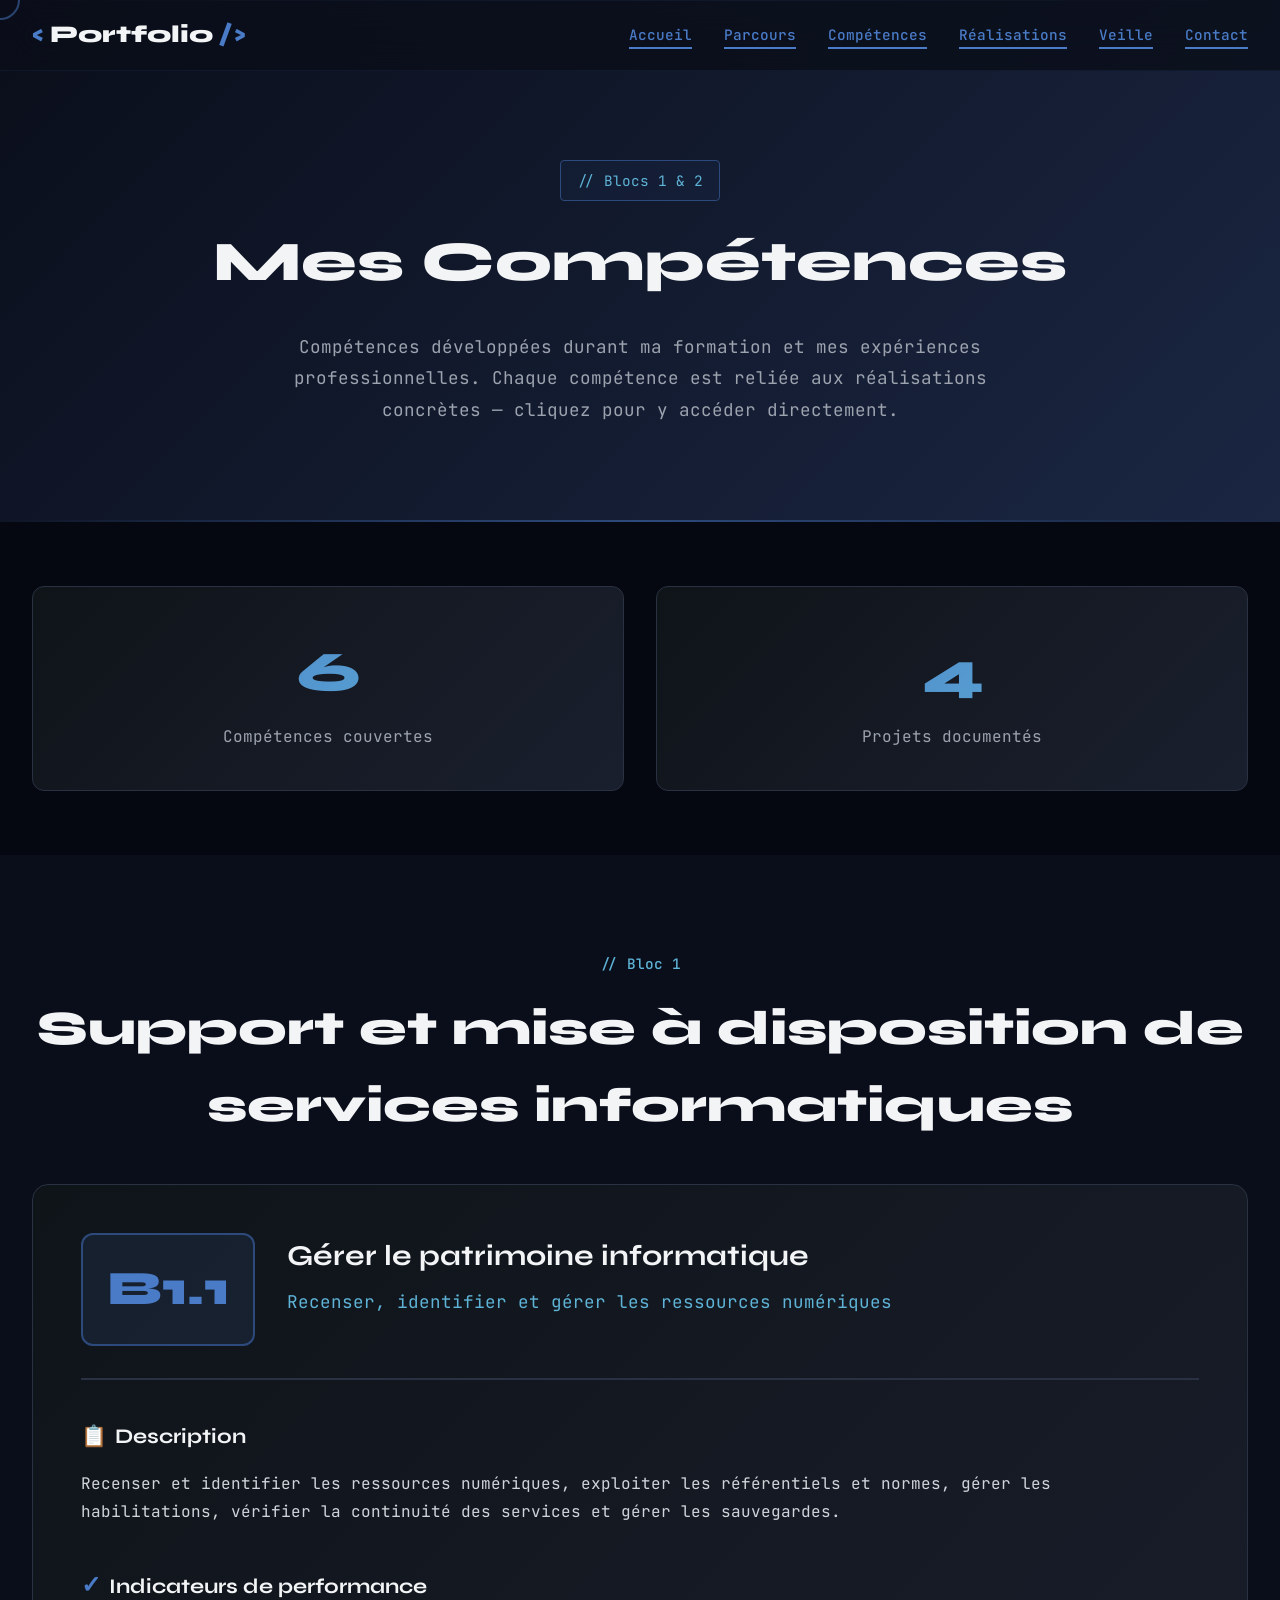
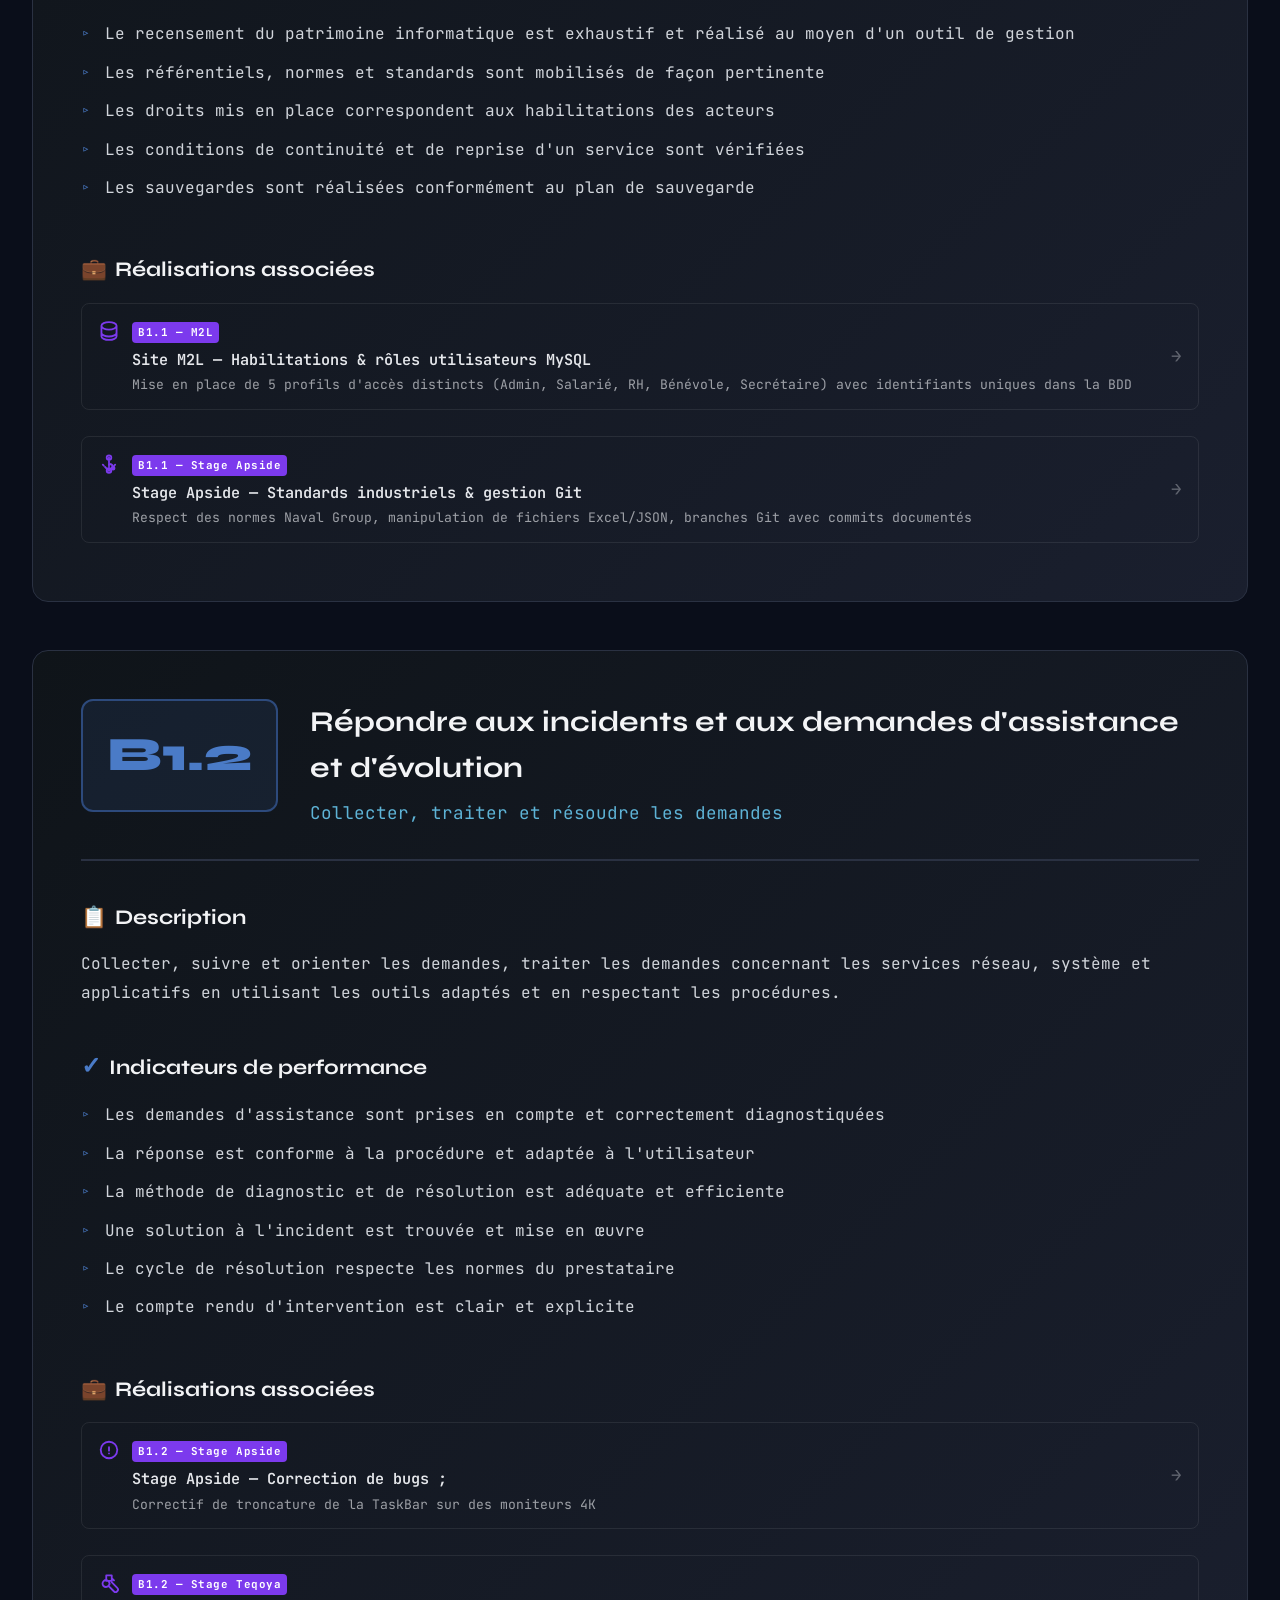
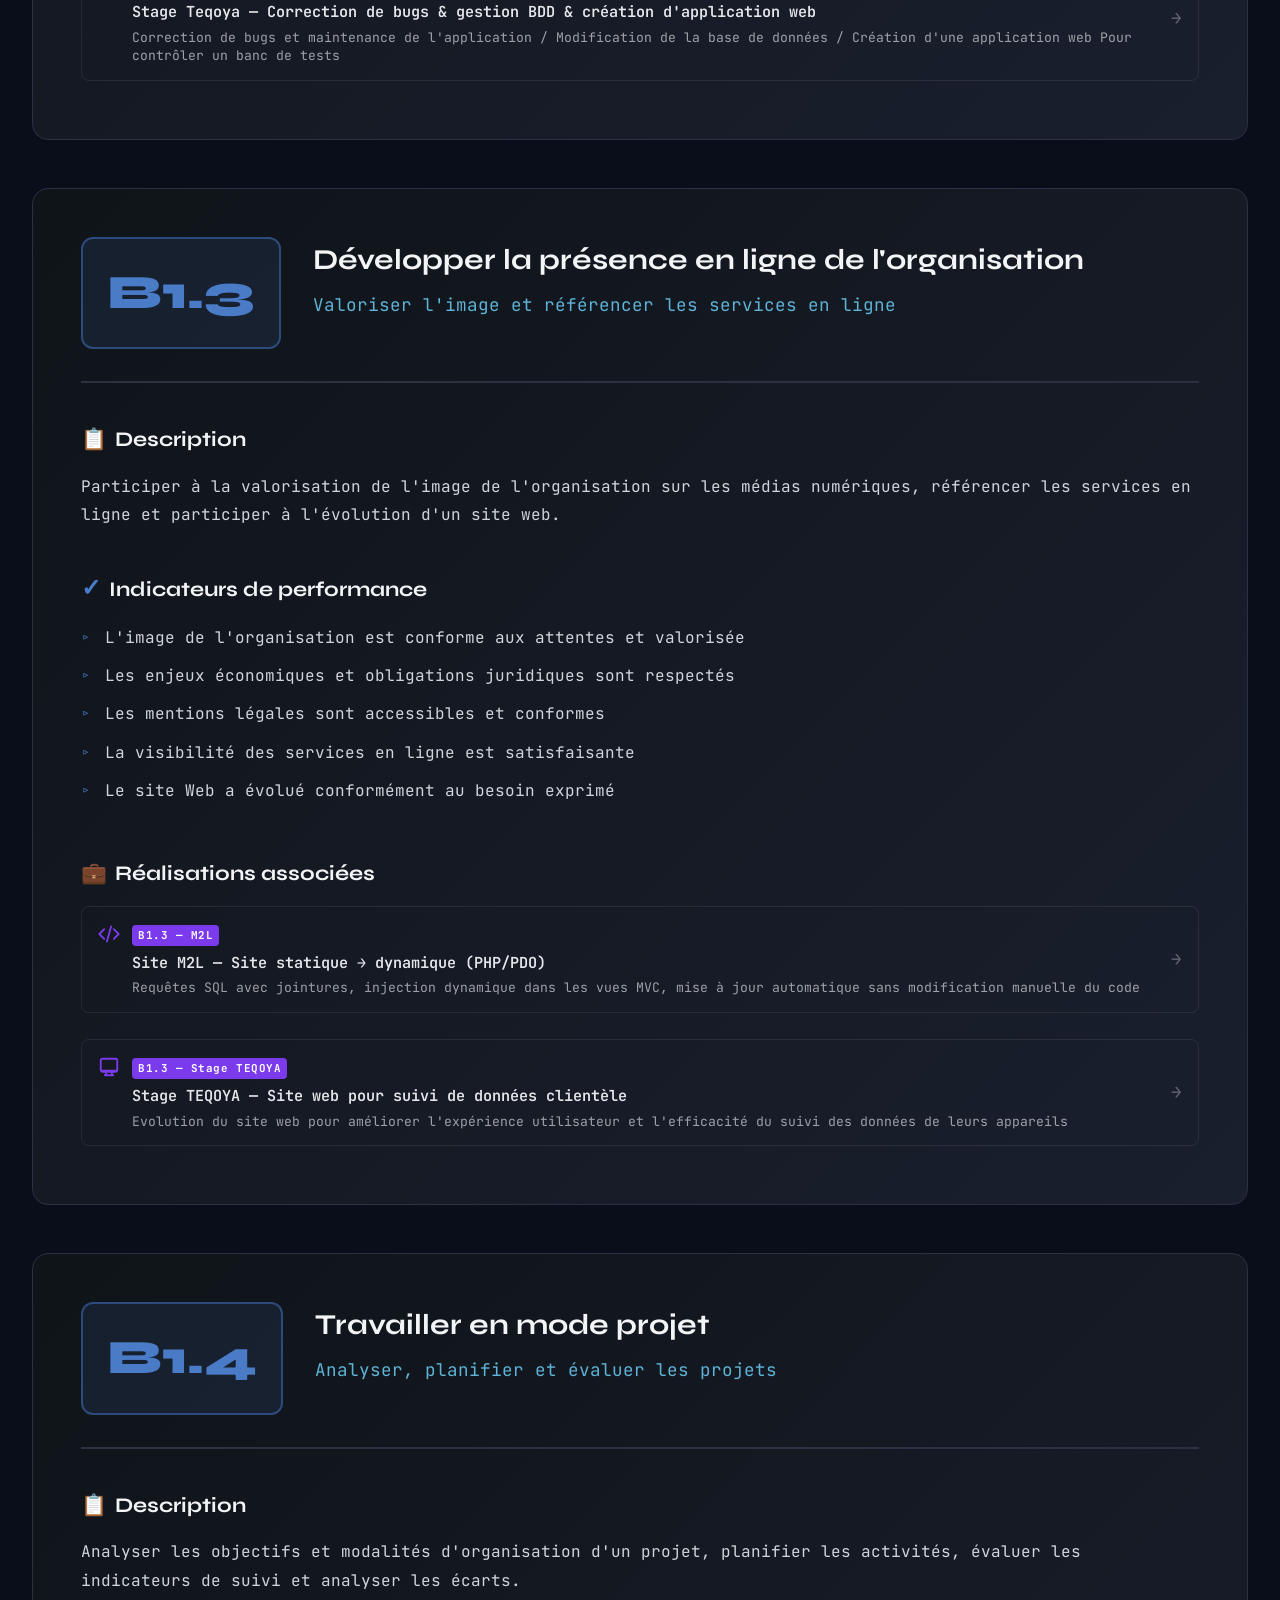
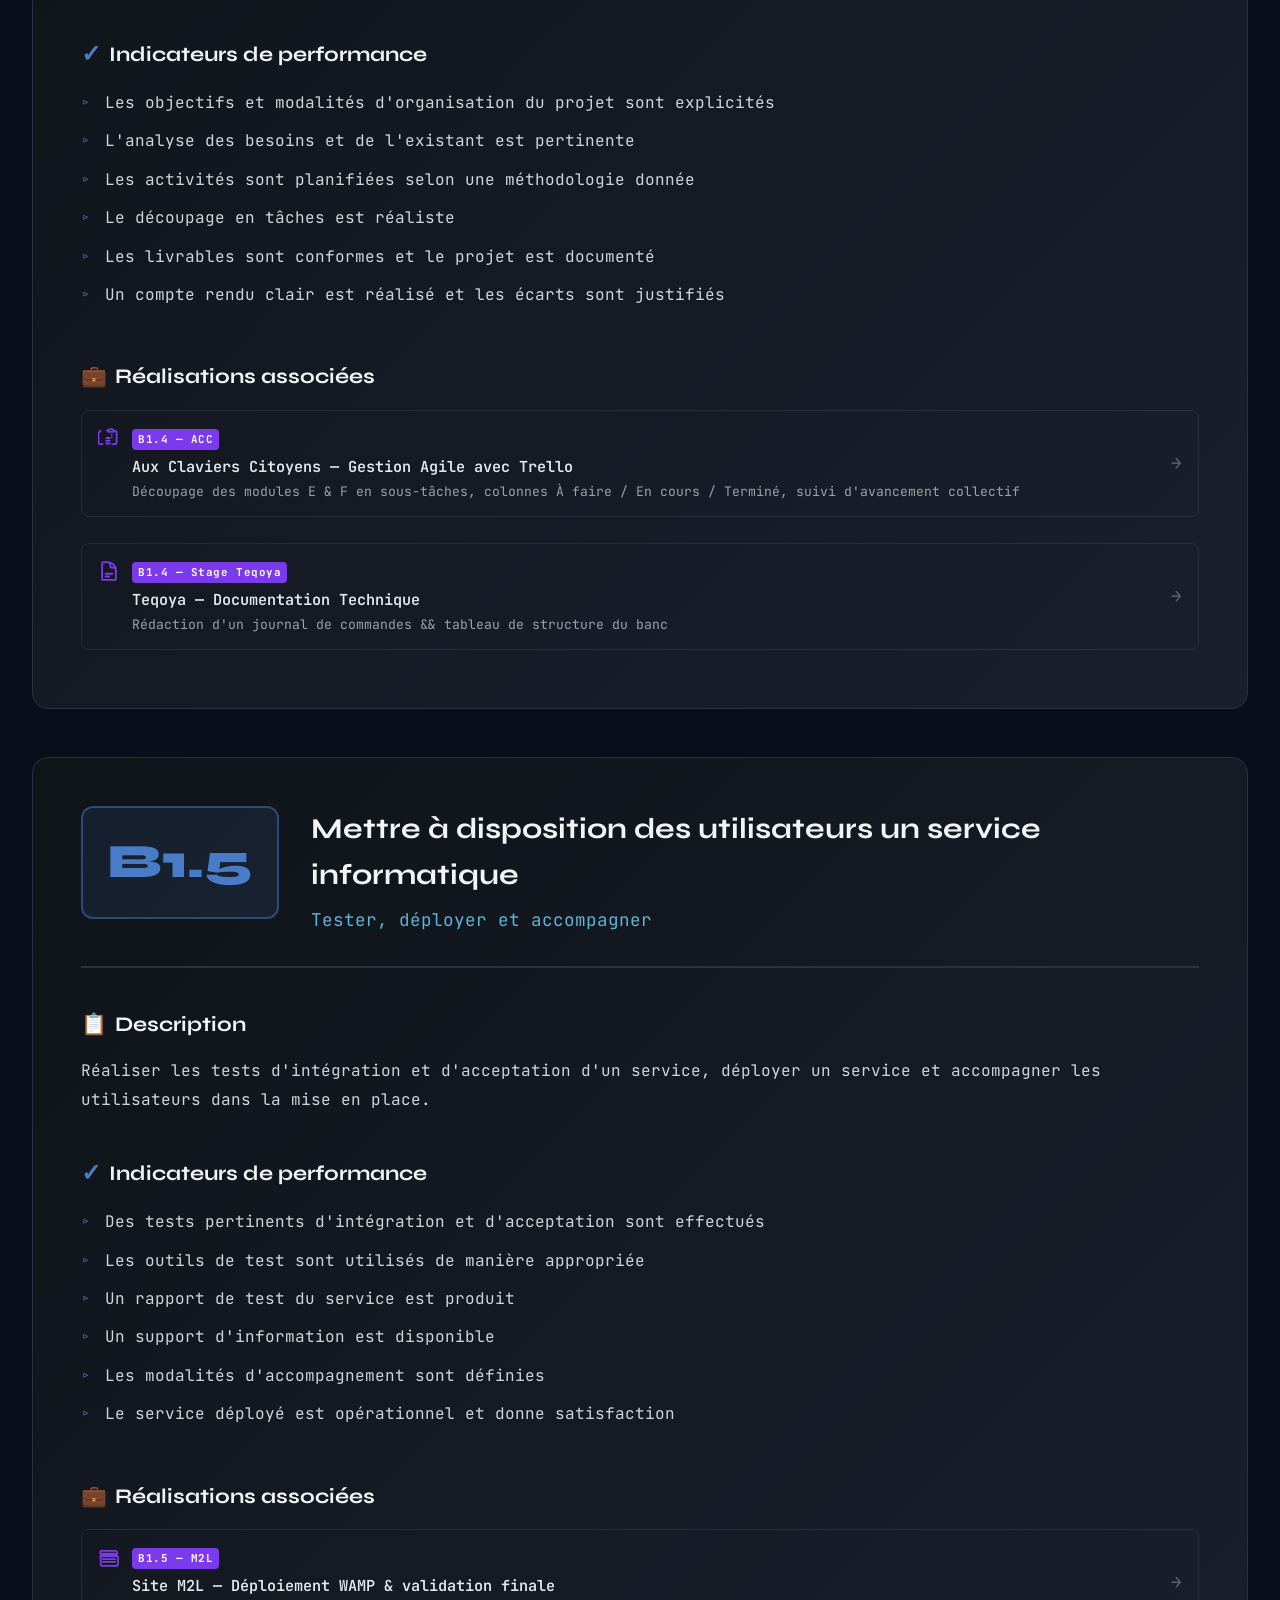
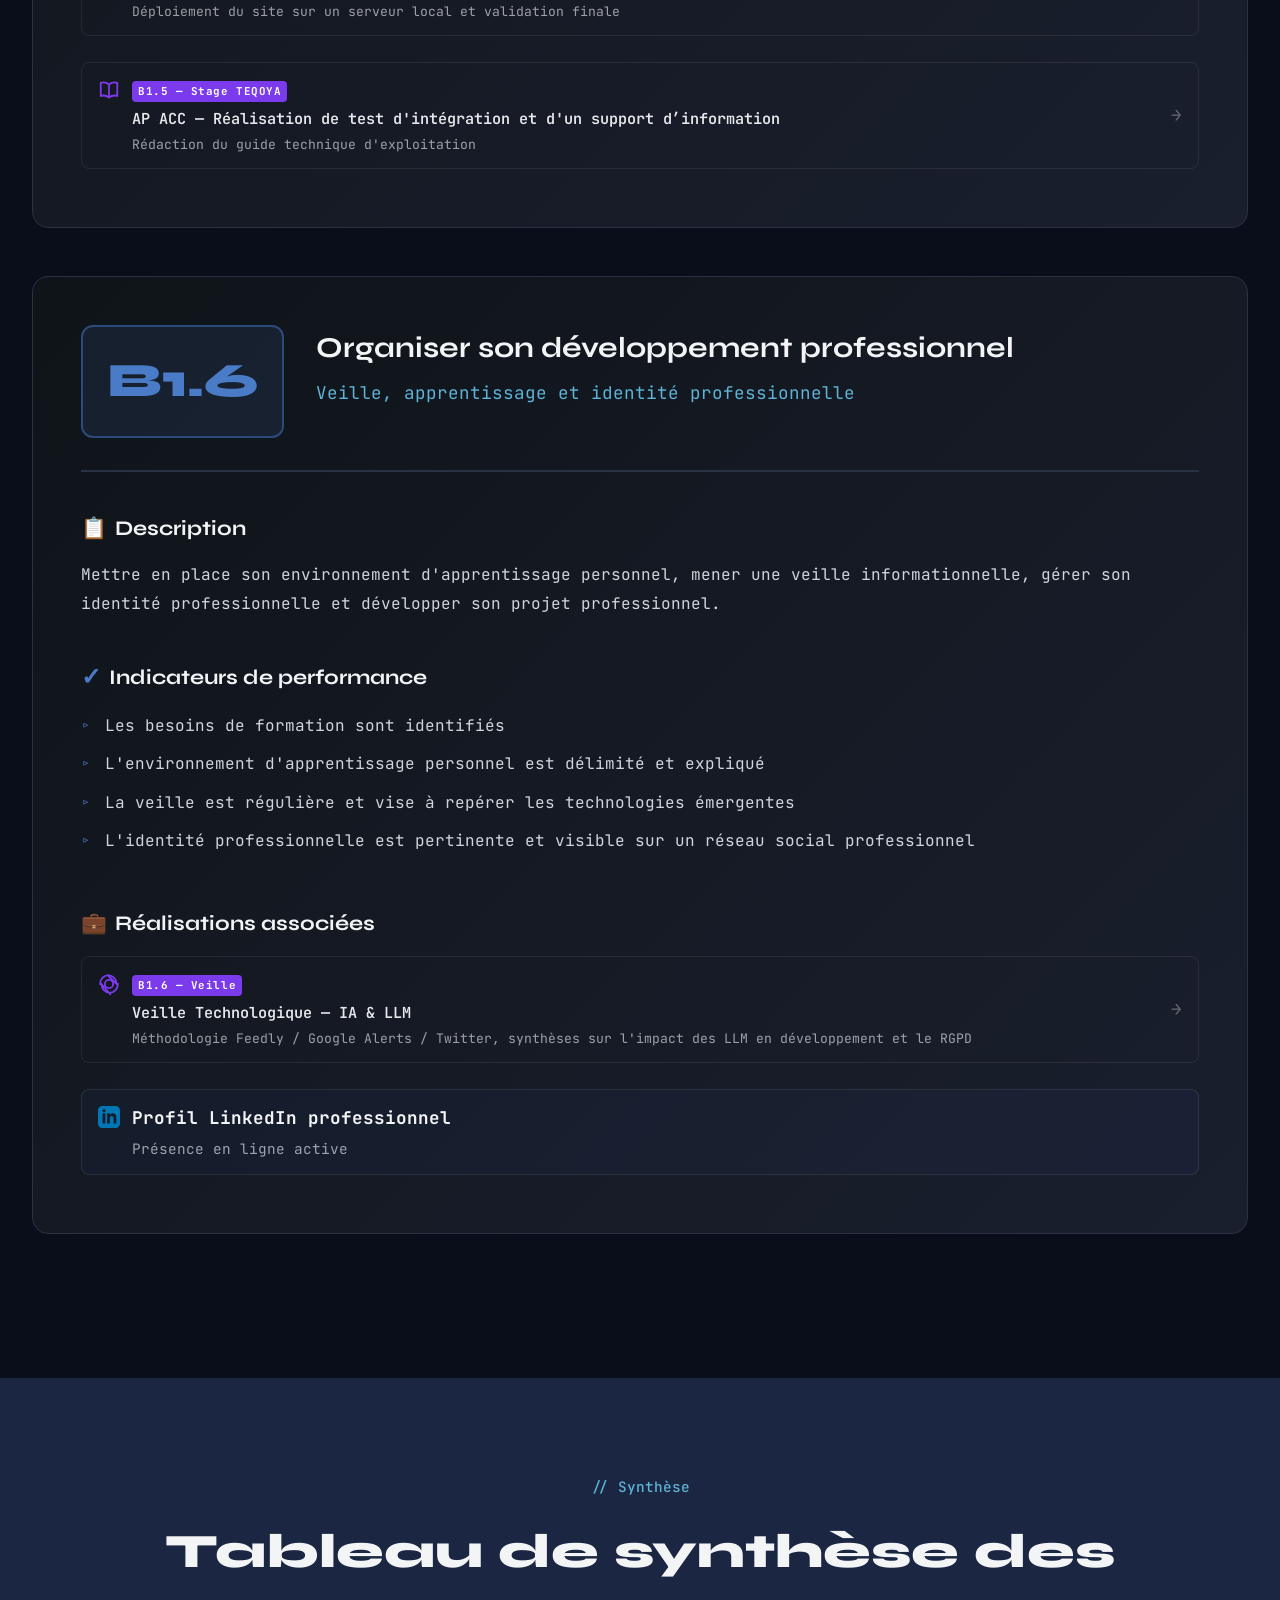
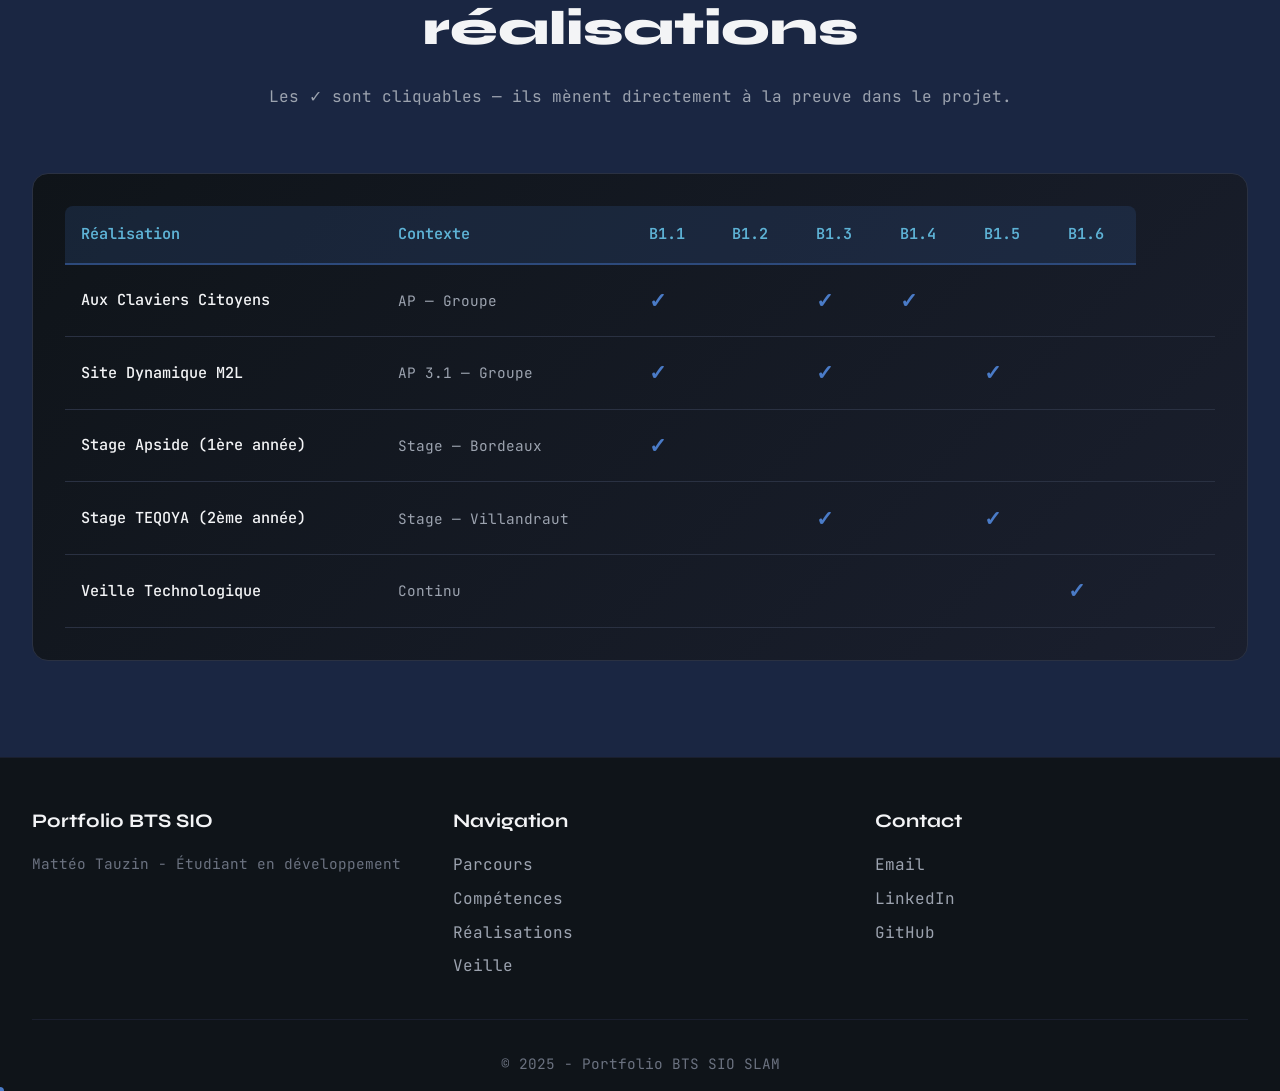
==== commit b50a0ec1: "Add files via upload" ====
--- a/competences.html
+++ b/competences.html
@@ -3,7 +3,7 @@
 <head>
     <meta charset="UTF-8">
     <meta name="viewport" content="width=device-width, initial-scale=1.0">
-    <meta name="description" content="Compétences du Bloc 1 &amp; 2 - BTS SIO SLAM">
+    <meta name="description" content="Compétences du Bloc 1 Tauzin Mattéo - BTS SIO SLAM">
     <title>Compétences - Portfolio BTS SIO</title>
     <link rel="stylesheet" href="css/styles.css">
     <link rel="preconnect" href="https://fonts.googleapis.com">
@@ -211,7 +211,7 @@
                 <div class="competence-detail-header">
                     <div class="competence-number">B1.2</div>
                     <div class="competence-title-block">
-                        <h2>Répondre aux incidents et aux demandes d'assistance</h2>
+                        <h2>Répondre aux incidents et aux demandes d'assistance et d'évolution</h2>
                         <p class="competence-subtitle">Collecter, traiter et résoudre les demandes</p>
                     </div>
                 </div>
